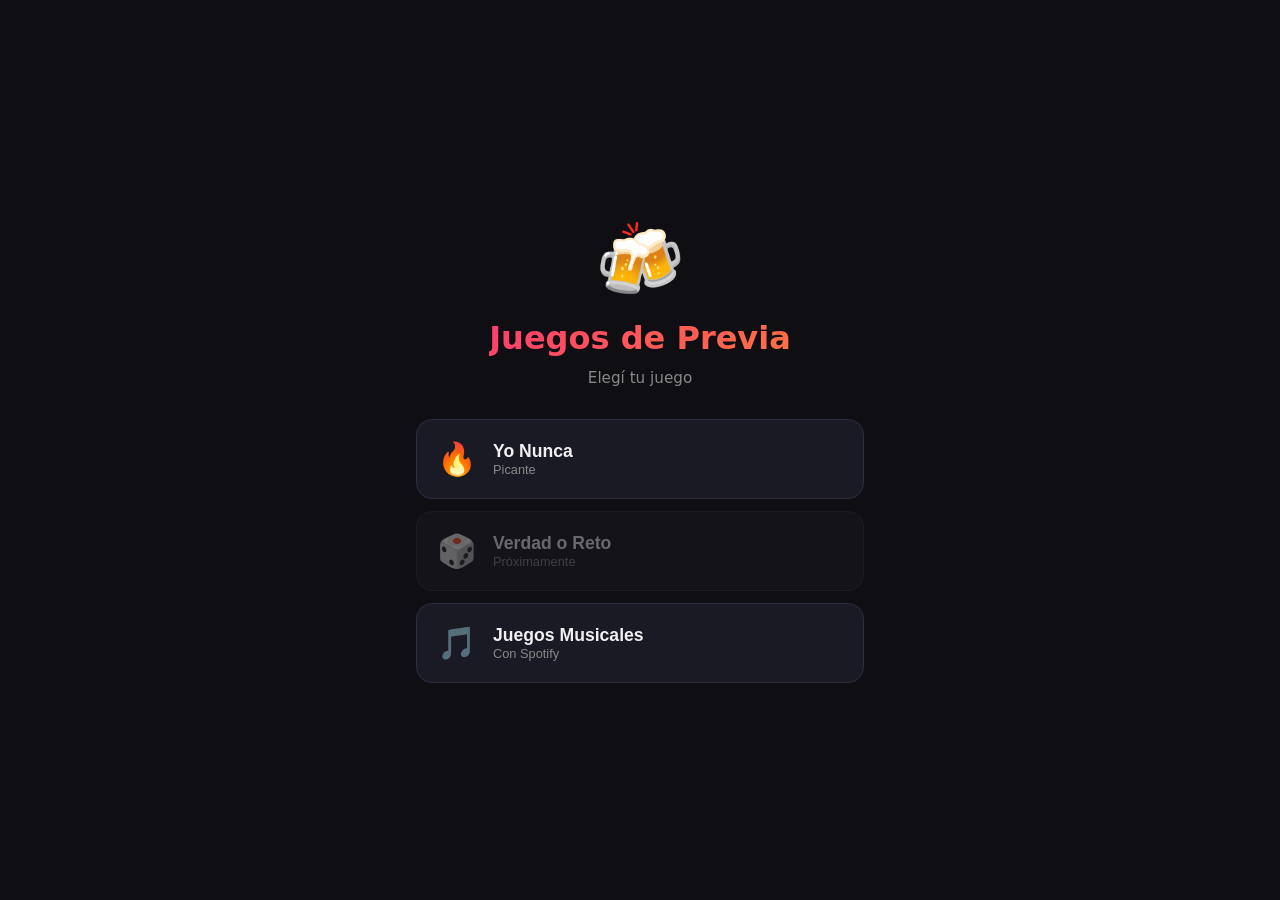
==== game.html @ 2efc2d32 "Cambiar textos de rioplatense a español de España Co-Authored-By: Claude Sonnet 4.6 <noreply@anthrop" ====
<!DOCTYPE html>
<html lang="es">
<head>
  <meta charset="UTF-8" />
  <meta name="viewport" content="width=device-width, initial-scale=1.0, user-scalable=no" />
  <title>Juegos de Previa</title>
  <style>
* { box-sizing: border-box; margin: 0; padding: 0; -webkit-tap-highlight-color: transparent; }
:root {
  --bg:#0f0f13; --surface:#1a1a24; --card-bg:#1f1f2e;
  --accent:#ff3d6e; --accent2:#ff7043; --gold:#ffd700;
  --text:#f0f0f0; --muted:#888; --border:#2e2e40;
  --green:#4caf50; --blue:#2196f3;
}
body { background:var(--bg); color:var(--text); font-family:'Segoe UI',system-ui,sans-serif; min-height:100dvh; display:flex; align-items:center; justify-content:center; }
#app { width:100%; max-width:480px; min-height:100dvh; }
.screen { display:none; flex-direction:column; min-height:100dvh; padding:20px 16px; animation:fadeIn .25s ease; }
.screen.active { display:flex; }
@keyframes fadeIn { from{opacity:0;transform:translateY(8px)} to{opacity:1;transform:translateY(0)} }
@keyframes popIn { from{opacity:0;transform:scale(.8)} to{opacity:1;transform:scale(1)} }
@keyframes timerBlink { 0%,100%{opacity:1} 50%{opacity:.15} }
@keyframes flipIn { from{opacity:0;transform:scale(.95)} to{opacity:1;transform:scale(1)} }

/* ---- HOME ---- */
#home-screen { align-items:center; justify-content:center; gap:12px; text-align:center; }
.logo { font-size:72px; margin-bottom:4px; }
#home-screen h1 { font-size:2rem; font-weight:800; background:linear-gradient(135deg,var(--accent),var(--accent2)); -webkit-background-clip:text; -webkit-text-fill-color:transparent; background-clip:text; }
.subtitle { color:var(--muted); font-size:.95rem; margin-bottom:12px; }
.game-grid { display:flex; flex-direction:column; gap:12px; width:100%; margin-top:8px; }
.game-card { display:flex; align-items:center; gap:16px; background:var(--surface); border:1px solid var(--border); border-radius:16px; padding:20px; cursor:pointer; transition:transform .15s,border-color .15s; text-align:left; width:100%; color:var(--text); }
.game-card:active { transform:scale(.98); border-color:var(--accent); }
.game-card.locked { opacity:.4; cursor:not-allowed; }
.game-icon { font-size:2rem; }
.game-name { font-size:1.1rem; font-weight:700; display:block; }
.game-desc { font-size:.8rem; color:var(--muted); display:block; }

/* ---- SETUP ---- */
#setup-screen { gap:0; overflow-y:auto; padding-bottom:40px; }
#setup-screen h2 { font-size:1.5rem; font-weight:800; margin:10px 0 2px; }
.setup-subtitle { color:var(--muted); margin-bottom:12px; font-size:.88rem; }
.back-btn { background:none; border:none; color:var(--muted); font-size:.95rem; cursor:pointer; padding:4px 0; align-self:flex-start; min-height:44px; display:flex; align-items:center; }
.players-setup { display:flex; flex-direction:column; gap:7px; margin-bottom:4px; }
.player-input-row { display:flex; gap:8px; align-items:center; }
.player-input { flex:1; background:var(--surface); border:1px solid var(--border); border-radius:10px; padding:12px 14px; color:var(--text); font-size:1rem; outline:none; }
.player-input:focus { border-color:var(--accent); }
.remove-player { background:none; border:1px solid var(--border); border-radius:8px; color:var(--muted); padding:0; cursor:pointer; font-size:.9rem; min-width:44px; min-height:44px; display:flex; align-items:center; justify-content:center; }
.add-player-btn { background:none; border:1px dashed var(--border); border-radius:10px; color:var(--muted); padding:12px; cursor:pointer; font-size:.9rem; min-height:44px; margin-top:2px; }

.setup-section { margin-bottom:13px; }
.setup-section-label { color:var(--muted); font-size:.75rem; font-weight:700; letter-spacing:1px; text-transform:uppercase; margin-bottom:7px; }
.pill-row { display:flex; gap:5px; flex-wrap:wrap; }
.pill { flex:1; min-width:50px; padding:10px 4px; border-radius:10px; border:1px solid var(--border); background:var(--surface); color:var(--muted); font-size:.8rem; cursor:pointer; font-weight:600; text-align:center; min-height:44px; display:flex; align-items:center; justify-content:center; transition:all .15s; }
.pill.active { border-color:var(--accent); color:var(--text); background:#2a1a22; }

.toggle-row { display:flex; align-items:center; justify-content:space-between; padding:9px 12px; background:var(--surface); border-radius:10px; border:1px solid var(--border); margin-bottom:5px; }
.toggle-label { font-size:.86rem; color:var(--text); }
.toggle-switch { position:relative; width:44px; height:24px; flex-shrink:0; }
.toggle-switch input { opacity:0; width:0; height:0; }
.toggle-slider { position:absolute; inset:0; background:#333; border-radius:24px; cursor:pointer; transition:.3s; }
.toggle-slider:before { content:''; position:absolute; height:18px; width:18px; left:3px; bottom:3px; background:white; border-radius:50%; transition:.3s; }
input:checked+.toggle-slider { background:var(--accent); }
input:checked+.toggle-slider:before { transform:translateX(20px); }

.pairs-display { background:var(--surface); border:1px solid var(--border); border-radius:10px; padding:10px 12px; margin-top:5px; font-size:.83rem; color:var(--muted); display:flex; flex-direction:column; gap:4px; }
.pairs-display strong { color:var(--text); }

.custom-cards-btn { width:100%; background:var(--surface); border:1px dashed var(--border); border-radius:10px; color:var(--muted); padding:12px; cursor:pointer; font-size:.88rem; margin-bottom:12px; min-height:44px; }
.start-btn { background:linear-gradient(135deg,var(--accent),var(--accent2)); color:#fff; border:none; border-radius:14px; padding:16px; font-size:1.1rem; font-weight:800; cursor:pointer; width:100%; min-height:52px; }
.start-btn:active { opacity:.85; }
.secondary-btn { background:var(--surface); border:1px solid var(--border); color:var(--text); border-radius:14px; padding:14px; font-size:1rem; font-weight:600; cursor:pointer; width:100%; min-height:48px; }

/* ---- GAME ---- */
#game-screen { padding:0; gap:0; overflow:hidden; }
.tension-bar-wrap { width:100%; height:4px; background:#1a1a24; flex-shrink:0; }
.tension-bar { height:4px; width:0%; transition:width .5s ease, background-color .5s; background:var(--blue); border-radius:0 2px 2px 0; }
.tension-banner { position:fixed; top:50%; left:50%; transform:translate(-50%,-50%); background:linear-gradient(135deg,var(--accent),var(--accent2)); color:#fff; font-size:1.25rem; font-weight:900; padding:14px 28px; border-radius:20px; z-index:200; animation:popIn .3s ease; text-align:center; box-shadow:0 8px 32px rgba(255,61,110,.5); pointer-events:none; }

.game-inner { padding:12px 14px 20px; display:flex; flex-direction:column; flex:1; overflow-y:auto; }
.game-header { display:flex; align-items:center; justify-content:space-between; margin-bottom:3px; }
.card-counter { font-size:.8rem; color:var(--muted); }
.turn-indicator { text-align:center; font-size:.86rem; color:var(--muted); margin-bottom:6px; }
.turn-indicator span { color:var(--accent); font-weight:700; }

.timer-wrap { width:100%; height:5px; background:#222; border-radius:3px; margin-bottom:7px; overflow:hidden; }
.timer-bar { height:5px; width:100%; border-radius:3px; background:var(--green); }
.timer-bar.blink { animation:timerBlink .4s infinite; }

.card-area { margin-bottom:8px; }
.card { border-radius:20px; padding:24px 18px; min-height:160px; display:flex; flex-direction:column; justify-content:center; align-items:center; text-align:center; }
.card.flip { animation:flipIn .3s ease; }

/* card types */
.card-default { background:linear-gradient(145deg,#25253a,#1a1a2e); border:1px solid #3a3a55; box-shadow:0 8px 28px rgba(255,61,110,.12); }
.card-todos    { background:linear-gradient(145deg,#1a2a1a,#1a3a2a); border:2px solid #4caf50; box-shadow:0 6px 20px rgba(76,175,80,.2); }
.card-doble    { background:linear-gradient(145deg,#2a1a2a,#3a1a3a); border:2px solid #9c27b0; box-shadow:0 6px 20px rgba(156,39,176,.2); }
.card-confiesa { background:linear-gradient(145deg,#1a1a2a,#2a1a3a); border:2px solid #2196f3; box-shadow:0 6px 20px rgba(33,150,243,.2); }
.card-elquemas { background:linear-gradient(145deg,#2a2a1a,#3a2a1a); border:2px solid #ffd700; box-shadow:0 6px 20px rgba(255,215,0,.2); }
.card-desafio  { background:linear-gradient(145deg,#2a1a1a,#3a1a1a); border:2px solid #f44336; box-shadow:0 6px 20px rgba(244,67,54,.2); }
.card-fuego    { background:linear-gradient(145deg,#2a1e1a,#3a2a1a); border:2px solid #ff7043; box-shadow:0 6px 20px rgba(255,112,67,.2); }
.card-hotseat  { background:linear-gradient(145deg,#2a1a2e,#1a0a2e); border:2px solid #e91e63; box-shadow:0 6px 20px rgba(233,30,99,.3); }

.card-badge { font-size:.62rem; font-weight:900; letter-spacing:2px; text-transform:uppercase; padding:4px 9px; border-radius:20px; margin-bottom:10px; }
.badge-normal  { background:rgba(255,61,110,.15); color:var(--accent); }
.badge-todos   { background:rgba(76,175,80,.2); color:#81c784; }
.badge-doble   { background:rgba(156,39,176,.2); color:#ce93d8; }
.badge-confiesa{ background:rgba(33,150,243,.2); color:#90caf9; }
.badge-elquemas{ background:rgba(255,215,0,.2); color:#ffd700; }
.badge-desafio { background:rgba(244,67,54,.2); color:#ef9a9a; }
.badge-fuego   { background:rgba(255,112,67,.2); color:#ffab91; }
.badge-hotseat { background:rgba(233,30,99,.2); color:#f48fb1; }

.card-text { font-size:1.1rem; font-weight:700; line-height:1.5; }
.card-player-highlight { color:var(--accent2); font-style:italic; }

.card-action-row { display:flex; gap:7px; margin-bottom:7px; }
.pass-btn { background:var(--surface); border:1px solid var(--border); border-radius:10px; color:var(--muted); padding:8px 11px; font-size:.76rem; cursor:pointer; min-height:44px; font-weight:600; }
.pass-btn.disabled { opacity:.35; pointer-events:none; }
.create-q-btn { background:var(--surface); border:1px solid var(--border); border-radius:10px; color:var(--muted); padding:8px 11px; font-size:.76rem; cursor:pointer; min-height:44px; font-weight:600; }

.drink-prompt { text-align:center; color:var(--muted); font-size:.82rem; margin-bottom:7px; }
.drink-prompt strong { color:var(--accent2); }

.scoreboard { background:var(--surface); border-radius:14px; border:1px solid var(--border); padding:10px 12px; margin-bottom:9px; }
.drink-label { font-size:.74rem; color:var(--muted); margin-bottom:7px; text-align:center; }
.drink-chips { display:flex; flex-wrap:wrap; gap:5px; justify-content:center; margin-bottom:7px; }
.drink-chip { padding:9px 12px; border-radius:20px; border:1px solid var(--border); background:var(--card-bg); color:var(--text); font-size:.82rem; cursor:pointer; transition:transform .1s; min-height:44px; }
.drink-chip:active { border-color:var(--accent); background:#2a1822; transform:scale(.93); }
.drink-chip.voted { border-color:var(--accent2); background:#2a1a0a; }
.scores-list { display:flex; flex-direction:column; gap:2px; }
.score-row { display:flex; justify-content:space-between; align-items:center; padding:3px 1px; font-size:.78rem; }
.score-name { color:var(--muted); }
.score-count { font-weight:700; color:var(--accent2); }

.next-btn { background:linear-gradient(135deg,var(--accent),var(--accent2)); color:#fff; border:none; border-radius:14px; padding:14px; font-size:1rem; font-weight:700; cursor:pointer; width:100%; min-height:48px; }
.next-btn:active { opacity:.85; }

/* ---- END ---- */
#end-screen { justify-content:flex-start; align-items:center; overflow-y:auto; padding-bottom:40px; }
.end-content { width:100%; display:flex; flex-direction:column; align-items:center; gap:11px; }
.trophy { font-size:4rem; }
#end-screen h2 { font-size:1.5rem; font-weight:800; }
.podium { display:flex; flex-direction:column; gap:7px; width:100%; }
.podium-item { display:flex; align-items:center; gap:10px; background:var(--surface); border:1px solid var(--border); border-radius:12px; padding:10px 13px; }
.podium-icon { font-size:1.3rem; }
.podium-info { flex:1; }
.podium-name { font-weight:700; font-size:.88rem; }
.podium-sub { font-size:.73rem; color:var(--muted); }
.podium-drinks { font-weight:800; color:var(--accent2); font-size:.92rem; }

.top-cards-section { width:100%; }
.top-cards-section h3 { font-size:.78rem; font-weight:700; color:var(--muted); margin-bottom:7px; text-transform:uppercase; letter-spacing:1px; }
.top-card-item { background:var(--surface); border:1px solid var(--border); border-radius:10px; padding:9px 11px; margin-bottom:5px; }
.top-card-text { font-size:.78rem; color:var(--text); margin-bottom:3px; }
.top-card-meta { font-size:.7rem; color:var(--accent2); font-weight:700; }

.final-scores { background:var(--surface); border:1px solid var(--border); border-radius:14px; padding:12px 13px; width:100%; }
.final-score-row { display:flex; justify-content:space-between; align-items:center; padding:6px 2px; font-size:.84rem; border-bottom:1px solid var(--border); }
.final-score-row:last-child { border-bottom:none; }
.rank { font-size:.92rem; }
.fsd { font-size:.68rem; color:var(--muted); }
.remaining-tag { font-size:.73rem; color:var(--muted); text-align:center; }
.end-actions { display:flex; flex-direction:column; gap:9px; width:100%; }

/* ---- OVERLAYS ---- */
.overlay { position:fixed; inset:0; background:rgba(0,0,0,.84); display:flex; align-items:center; justify-content:center; z-index:100; padding:18px; animation:fadeIn .2s ease; }
.overlay-box { background:var(--surface); border:1px solid var(--border); border-radius:20px; padding:20px 17px; width:100%; max-width:380px; max-height:88vh; overflow-y:auto; }
.overlay-box h3 { font-size:1.1rem; font-weight:800; margin-bottom:7px; text-align:center; }
.overlay-box p { color:var(--muted); font-size:.84rem; margin-bottom:12px; text-align:center; }
.overlay-chips { display:flex; flex-wrap:wrap; gap:7px; justify-content:center; margin-bottom:12px; }
.overlay-chip { padding:11px 15px; border-radius:20px; border:1px solid var(--border); background:var(--card-bg); color:var(--text); font-size:.86rem; cursor:pointer; min-height:44px; font-weight:600; transition:all .15s; }
.overlay-chip.selected { border-color:var(--accent); background:#2a1822; color:var(--accent); }
.oc-btn { background:linear-gradient(135deg,var(--accent),var(--accent2)); color:#fff; border:none; border-radius:12px; padding:13px; font-size:.92rem; font-weight:700; cursor:pointer; width:100%; min-height:48px; }
.os-btn { background:none; border:1px solid var(--border); color:var(--muted); border-radius:12px; padding:11px; font-size:.86rem; cursor:pointer; width:100%; min-height:44px; margin-top:7px; }

/* ---- SLOT ---- */
.slot-wrap { height:174px; overflow:hidden; border:1px solid var(--border); border-radius:12px; margin:9px 0; background:var(--bg); position:relative; }
.slot-inner { display:flex; flex-direction:column; }
.slot-item { height:52px; display:flex; align-items:center; justify-content:center; font-size:.82rem; font-weight:600; text-align:center; padding:0 9px; border-bottom:1px solid var(--border); flex-shrink:0; }
.slot-highlight { position:absolute; top:50%; left:0; right:0; height:52px; transform:translateY(-50%); border:2px solid var(--accent); border-radius:3px; pointer-events:none; background:rgba(255,61,110,.08); }

/* ---- SECRETO ---- */
.secreto-revealed { display:flex; gap:9px; justify-content:center; width:100%; flex-wrap:wrap; }
.secreto-result { background:var(--surface); border:1px solid var(--border); border-radius:11px; padding:9px 11px; text-align:center; min-width:72px; }
.secreto-yn { font-size:1.25rem; font-weight:900; }
.secreto-name { font-size:.7rem; color:var(--muted); }

/* ---- CUSTOM CARDS ---- */
.custom-area { display:flex; flex-direction:column; gap:7px; }
.custom-input-row { display:flex; gap:7px; }
.custom-input { flex:1; background:var(--bg); border:1px solid var(--border); border-radius:10px; padding:10px 11px; color:var(--text); font-size:.88rem; outline:none; }
.custom-input:focus { border-color:var(--accent); }
.custom-add-btn { background:var(--accent); color:#fff; border:none; border-radius:10px; padding:10px 13px; font-size:.9rem; cursor:pointer; min-width:44px; min-height:44px; font-weight:700; }
.custom-list { display:flex; flex-direction:column; gap:5px; max-height:175px; overflow-y:auto; }
.custom-item { display:flex; align-items:center; gap:7px; background:var(--bg); border-radius:8px; padding:7px 9px; font-size:.8rem; }
.custom-item span { flex:1; color:var(--text); }
.custom-remove { background:none; border:none; color:var(--muted); cursor:pointer; font-size:1rem; padding:3px; min-width:30px; min-height:30px; }

/* ---- HOTSEAT ---- */
.hotseat-q { font-size:1rem; font-weight:700; line-height:1.5; text-align:center; padding:13px; background:rgba(233,30,99,.08); border:1px solid rgba(233,30,99,.3); border-radius:12px; margin-bottom:13px; }
.hotseat-player { font-size:1.3rem; font-weight:900; color:#e91e63; text-align:center; margin-bottom:2px; }

/* ---- CREATE Q ---- */
.create-q-input { width:100%; background:var(--bg); border:1px solid var(--border); border-radius:10px; padding:11px; color:var(--text); font-size:.95rem; outline:none; min-height:75px; resize:none; margin-bottom:11px; font-family:inherit; }
.create-q-input:focus { border-color:var(--accent); }

@media(max-width:380px){
  .card-text { font-size:.96rem; }
  #home-screen h1 { font-size:1.7rem; }
  .pill { font-size:.72rem; }
}

/* ---- SPOTIFY ---- */
:root { --sp-green:#1db954; --sp-dark:#051510; }
#spotify-setup-screen { gap:0; overflow-y:auto; padding-bottom:40px; }
#spotify-setup-screen h2 { font-size:1.5rem; font-weight:800; margin:10px 0 8px; }
.sp-clientid-input { flex:1; background:var(--surface); border:1px solid var(--border); border-radius:10px; padding:11px 13px; color:var(--text); font-size:.9rem; outline:none; }
.sp-clientid-input:focus { border-color:var(--sp-green); }
.sp-clientid-btn { background:var(--sp-green); color:#fff; border:none; border-radius:10px; padding:11px 16px; font-size:.9rem; font-weight:700; cursor:pointer; white-space:nowrap; }
.sp-player-card { display:flex; align-items:center; gap:12px; background:var(--surface); border:1px solid var(--border); border-radius:12px; padding:12px 14px; margin-bottom:7px; }
.sp-player-avatar { width:36px; height:36px; border-radius:50%; object-fit:cover; background:var(--border); flex-shrink:0; display:flex; align-items:center; justify-content:center; font-size:1rem; color:var(--muted); }
.sp-player-avatar img { width:36px; height:36px; border-radius:50%; object-fit:cover; }
.sp-connect-btn { background:var(--sp-green); color:#fff; border:none; border-radius:20px; padding:8px 14px; font-size:.8rem; font-weight:700; cursor:pointer; margin-left:auto; white-space:nowrap; }
.sp-connected-tag { color:var(--sp-green); font-size:.8rem; font-weight:700; margin-left:auto; white-space:nowrap; }
.sp-mode-card { display:flex; align-items:center; gap:12px; background:var(--surface); border:1px solid var(--border); border-radius:12px; padding:14px; cursor:pointer; transition:border-color .15s,background .15s; text-align:left; color:var(--text); width:100%; }
.sp-mode-card:active { transform:scale(.98); }
.sp-mode-card.active { border-color:var(--sp-green); background:#0a2015; }
.sp-start-btn { background:linear-gradient(135deg,var(--sp-green),#17a844); color:#fff; border:none; border-radius:14px; padding:16px; font-size:1.1rem; font-weight:800; cursor:pointer; width:100%; min-height:52px; margin-top:8px; }
.sp-start-btn:disabled { opacity:.4; cursor:not-allowed; }
.sp-start-btn:not(:disabled):active { opacity:.85; }
.sp-game-inner { padding:12px 14px 20px; display:flex; flex-direction:column; flex:1; overflow-y:auto; }
.sp-game-header { display:flex; align-items:center; justify-content:space-between; margin-bottom:10px; }
.sp-audio-card { background:linear-gradient(145deg,#0a2015,#051510); border:1px solid var(--sp-green); border-radius:16px; padding:16px; margin-bottom:12px; }
.sp-song-cover { width:90px; height:90px; border-radius:10px; object-fit:cover; background:var(--border); flex-shrink:0; }
.sp-song-hidden { filter:blur(8px); pointer-events:none; }
.sp-play-btn { width:50px; height:50px; border-radius:50%; background:var(--sp-green); border:none; color:#fff; font-size:1.3rem; cursor:pointer; display:flex; align-items:center; justify-content:center; flex-shrink:0; }
.sp-progress-wrap { width:100%; height:4px; background:#1a3a2a; border-radius:2px; margin-top:10px; overflow:hidden; }
.sp-progress-bar { height:4px; background:var(--sp-green); border-radius:2px; width:0%; transition:width 1s linear; }
.sp-vote-chip { padding:10px 14px; border-radius:20px; border:1px solid var(--border); background:var(--card-bg); color:var(--text); font-size:.85rem; cursor:pointer; min-height:44px; font-weight:600; transition:all .15s; }
.sp-vote-chip.selected { border-color:var(--sp-green); background:#0a2015; }
.sp-vote-chip.correct { border-color:var(--sp-green); background:#0a2015; color:var(--sp-green); }
.sp-vote-chip.wrong { border-color:#f44336; background:#2a0a0a; color:#ef9a9a; }
.sp-reveal-box { background:var(--surface); border:1px solid var(--border); border-radius:12px; padding:12px 14px; margin-bottom:10px; }
.sp-action-btn { background:var(--sp-green); color:#fff; border:none; border-radius:14px; padding:14px; font-size:1rem; font-weight:700; cursor:pointer; width:100%; min-height:48px; margin-bottom:8px; }
.sp-action-btn:active { opacity:.85; }
.sp-action-btn.secondary { background:var(--surface); border:1px solid var(--border); color:var(--text); }
.sp-match-players { display:flex; align-items:center; justify-content:center; gap:20px; margin-bottom:16px; }
.sp-match-avatar { width:60px; height:60px; border-radius:50%; object-fit:cover; background:var(--border); display:flex; align-items:center; justify-content:center; font-size:1.5rem; color:var(--muted); }
.sp-match-avatar img { width:60px; height:60px; border-radius:50%; object-fit:cover; }
.sp-compat-pct { font-size:3rem; font-weight:900; text-align:center; margin-bottom:6px; }
.sp-compat-bar-wrap { width:100%; height:10px; background:var(--border); border-radius:5px; margin-bottom:12px; overflow:hidden; }
.sp-compat-bar { height:10px; border-radius:5px; transition:width .8s ease; }
.sp-compat-verdict { background:var(--surface); border:1px solid var(--border); border-radius:12px; padding:12px 14px; margin-bottom:12px; text-align:center; }
.sp-rating-btns { display:flex; gap:8px; margin-bottom:10px; }
.sp-rating-btn { flex:1; padding:14px 8px; border-radius:12px; border:1px solid var(--border); background:var(--surface); color:var(--text); cursor:pointer; font-size:.85rem; font-weight:600; display:flex; flex-direction:column; align-items:center; gap:4px; }
.sp-rating-btn.fire { border-color:#ff7043; background:#2a1a0a; color:#ff7043; }
.sp-rating-btn.meh { border-color:var(--muted); background:var(--card-bg); color:var(--muted); }
.sp-rating-btn.nope { border-color:#f44336; background:#2a0a0a; color:#ef9a9a; }
.sp-rating-btn:active { opacity:.8; }
.sp-wheel-area { display:flex; flex-direction:column; align-items:center; gap:12px; margin-bottom:16px; }
.sp-spin-btn { background:var(--sp-green); color:#fff; border:none; border-radius:20px; padding:12px 28px; font-size:1rem; font-weight:700; cursor:pointer; }
.sp-spin-btn:active { opacity:.85; }
.sp-spinning-name { font-size:1.2rem; font-weight:800; color:var(--sp-green); text-align:center; min-height:1.5em; }
.sp-podium-row { display:flex; align-items:center; gap:10px; background:var(--surface); border:1px solid var(--border); border-radius:12px; padding:10px 13px; }
@keyframes spPulse { 0%,100%{opacity:1;transform:scale(1)} 50%{opacity:.5;transform:scale(.95)} }
.sp-pulse { animation:spPulse .4s ease 3; }
  </style>
</head>
<body>
<div id="app">

<!-- HOME -->
<div id="home-screen" class="screen active">
  <div class="logo">🍻</div>
  <h1>Juegos de Previa</h1>
  <p class="subtitle">Elegí tu juego</p>
  <div class="game-grid">
    <button class="game-card" onclick="goToGame('yo-nunca')">
      <span class="game-icon">🔥</span>
      <div><span class="game-name">Yo Nunca</span><span class="game-desc">Picante</span></div>
    </button>
    <button class="game-card locked">
      <span class="game-icon">🎲</span>
      <div><span class="game-name">Verdad o Reto</span><span class="game-desc">Próximamente</span></div>
    </button>
    <button class="game-card" onclick="goToSpotifyGame()">
      <span class="game-icon">🎵</span>
      <div><span class="game-name">Juegos Musicales</span><span class="game-desc">Con Spotify</span></div>
    </button>
  </div>
</div>

<!-- SETUP -->
<div id="setup-screen" class="screen">
  <button class="back-btn" onclick="goHome()">← Volver</button>
  <h2>Yo Nunca 🔥</h2>
  <p class="setup-subtitle">Configurá la partida</p>

  <div class="setup-section">
    <div class="setup-section-label">Jugadores</div>
    <div class="players-setup">
      <div id="player-list"></div>
      <button class="add-player-btn" onclick="addPlayer()">+ Agregar jugador</button>
    </div>
  </div>

  <div class="setup-section" id="pairs-section" style="display:none">
    <div class="setup-section-label">Parejas auto-asignadas</div>
    <div class="pairs-display" id="pairs-display"></div>
  </div>

  <div class="setup-section">
    <div class="setup-section-label">Rondas</div>
    <div class="pill-row" id="rounds-btns">
      <button class="pill" data-v="10" onclick="selPill('rounds-btns',this,10)">10</button>
      <button class="pill active" data-v="20" onclick="selPill('rounds-btns',this,20)">20</button>
      <button class="pill" data-v="25" onclick="selPill('rounds-btns',this,25)">25</button>
    </div>
  </div>

  <div class="setup-section">
    <div class="setup-section-label">Nivel</div>
    <div class="pill-row" id="level-btns">
      <button class="pill active" data-v="medium" onclick="selPill('level-btns',this,'medium')">🌶️ Atrevido</button>
      <button class="pill" data-v="hot" onclick="selPill('level-btns',this,'hot')">🔥 Picante</button>
      <button class="pill" data-v="extreme" onclick="selPill('level-btns',this,'extreme')">💀 Extremo</button>
      <button class="pill" data-v="mix" onclick="selPill('level-btns',this,'mix')">🎲 Mixto</button>
    </div>
  </div>

  <div class="setup-section">
    <div class="setup-section-label">Modo de juego</div>
    <div class="pill-row" id="mode-btns">
      <button class="pill active" data-v="normal" onclick="selPill('mode-btns',this,'normal')">Normal</button>
      <button class="pill" data-v="apunta" onclick="selPill('mode-btns',this,'apunta')">Apuntá</button>
      <button class="pill" data-v="secreto" onclick="selPill('mode-btns',this,'secreto')">Secreto</button>
    </div>
  </div>

  <div class="setup-section">
    <div class="setup-section-label">Opciones</div>
    <div class="toggle-row">
      <span class="toggle-label">⏱️ Timer (10 seg.)</span>
      <label class="toggle-switch"><input type="checkbox" id="tog-timer" onchange="onToggle()"><span class="toggle-slider"></span></label>
    </div>
    <div class="toggle-row">
      <span class="toggle-label">🎯 Sin tragos (penitencias)</span>
      <label class="toggle-switch"><input type="checkbox" id="tog-notragos" onchange="onToggle()"><span class="toggle-slider"></span></label>
    </div>
    <div class="toggle-row">
      <span class="toggle-label">👥 Parejas</span>
      <label class="toggle-switch"><input type="checkbox" id="tog-pairs" onchange="onToggle()"><span class="toggle-slider"></span></label>
    </div>
    <div class="toggle-row">
      <span class="toggle-label">📝 Reto del turno</span>
      <label class="toggle-switch"><input type="checkbox" id="tog-reto" onchange="onToggle()"><span class="toggle-slider"></span></label>
    </div>
  </div>

  <button class="custom-cards-btn" onclick="openCustomCards()">📝 Cartas personalizadas</button>
  <button class="start-btn" onclick="startGame()">¡Empezar!</button>
</div>

<!-- GAME -->
<div id="game-screen" class="screen" style="padding:0;gap:0;">
  <div class="tension-bar-wrap"><div class="tension-bar" id="tension-bar"></div></div>
  <div class="game-inner">
    <div class="game-header">
      <button class="back-btn" onclick="confirmExit()">✕</button>
      <div class="card-counter" id="card-counter">Carta 1/20</div>
    </div>
    <div class="turn-indicator" id="turn-indicator">Turno de <span id="current-player"></span></div>
    <div class="timer-wrap" id="timer-wrap" style="display:none"><div class="timer-bar" id="timer-bar"></div></div>
    <div class="card-area">
      <div class="card card-default" id="main-card">
        <div class="card-badge badge-normal" id="card-badge">YO NUNCA...</div>
        <div class="card-text" id="card-text"></div>
      </div>
    </div>
    <div class="card-action-row">
      <button class="pass-btn" id="pass-btn" onclick="usePass()">💫 Paso (2)</button>
      <button class="create-q-btn" id="create-q-btn" onclick="openCreateQ()" style="display:none">✏️ Crear pregunta</button>
    </div>
    <div class="drink-prompt" id="drink-prompt">¿Alguna vez lo hiciste? <strong>¡Tomá!</strong> 🍺</div>
    <div class="scoreboard" id="scoreboard"></div>
    <div><button class="next-btn" onclick="nextCard()">Siguiente →</button></div>
  </div>
</div>

<!-- END -->
<div id="end-screen" class="screen">
  <div class="end-content">
    <div class="trophy">🏆</div>
    <h2>¡Juego terminado!</h2>
    <div class="podium" id="end-podium"></div>
    <div class="top-cards-section">
      <h3>🔥 Cartas más polémicas</h3>
      <div id="top-cards"></div>
    </div>
    <div class="final-scores" id="final-scores"></div>
    <div class="remaining-tag" id="remaining-tag"></div>
    <div class="end-actions">
      <button class="start-btn" onclick="restartGame()">Seguir jugando →</button>
      <button class="secondary-btn" onclick="newGame()">Nueva partida</button>
      <button class="secondary-btn" onclick="goHome()">Menú principal</button>
    </div>
  </div>
</div>

<!-- SPOTIFY SETUP -->
<div id="spotify-setup-screen" class="screen">
  <button class="back-btn" onclick="goHome()">← Volver</button>
  <h2>Juegos Musicales 🎵</h2>
  <div id="sp-url-warn" style="display:none;background:#2a1a00;border:1px solid #ffaa00;border-radius:10px;padding:10px 12px;font-size:.8rem;color:#ffaa00;margin-bottom:10px;">
    ⚠️ Detectamos que estás usando un preview de HTML. El OAuth de Spotify puede no funcionar correctamente. Usá la URL de GitHub Pages directamente.
  </div>
  <input type="hidden" id="sp-clientid-inp" />
  <div id="sp-clientid-status" style="display:none;"></div>
  <div class="setup-section">
    <div class="setup-section-label">Jugadores</div>
    <div id="sp-players-list"></div>
  </div>
  <div class="setup-section">
    <div class="setup-section-label">Modo de juego</div>
    <div style="display:flex;flex-direction:column;gap:8px;" id="sp-mode-cards">
      <button class="sp-mode-card" onclick="spSelectMode('quien-es',this)">
        <span style="font-size:1.4rem;">🎧</span>
        <div style="flex:1;text-align:left;">
          <div style="font-weight:700;font-size:.95rem;">¿De quién es esta canción?</div>
          <div style="font-size:.78rem;color:var(--muted);">Escucha 30seg y adivina de quién es</div>
        </div>
      </button>
      <button class="sp-mode-card" onclick="spSelectMode('completa',this)">
        <span style="font-size:1.4rem;">🎤</span>
        <div style="flex:1;text-align:left;">
          <div style="font-weight:700;font-size:.95rem;">Completá la letra</div>
          <div style="font-size:.78rem;color:var(--muted);">Completá la siguiente línea de la canción</div>
        </div>
      </button>
      <button class="sp-mode-card" onclick="spSelectMode('match',this)">
        <span style="font-size:1.4rem;">💘</span>
        <div style="flex:1;text-align:left;">
          <div style="font-weight:700;font-size:.95rem;">Match Musical</div>
          <div style="font-size:.78rem;color:var(--muted);">Compatibilidad musical entre jugadores</div>
        </div>
      </button>
      <button class="sp-mode-card" onclick="spSelectMode('ruleta',this)">
        <span style="font-size:1.4rem;">🎰</span>
        <div style="flex:1;text-align:left;">
          <div style="font-weight:700;font-size:.95rem;">Ruleta Musical</div>
          <div style="font-size:.78rem;color:var(--muted);">La ruleta elige y el grupo vota</div>
        </div>
      </button>
      <button class="sp-mode-card" onclick="spSelectMode('adivina',this)">
        <span style="font-size:1.4rem;">🔊</span>
        <div style="flex:1;text-align:left;">
          <div style="font-weight:700;font-size:.95rem;">Adivina la canción</div>
          <div style="font-size:.78rem;color:var(--muted);">Escucha el preview y adivina título o artista</div>
        </div>
      </button>
    </div>
  </div>
  <button class="sp-start-btn" id="sp-start-btn" onclick="spStartGame()" disabled>¡Empezar!</button>
</div>

<!-- SPOTIFY GAME -->
<div id="spotify-game-screen" class="screen" style="padding:0;gap:0;">
  <div class="sp-game-inner">
    <div class="sp-game-header">
      <button class="back-btn" onclick="spConfirmExit()">✕</button>
      <div style="text-align:right;">
        <div id="sp-mode-label" style="font-size:.72rem;color:var(--sp-green);font-weight:700;"></div>
        <div id="sp-round-tag" style="font-size:.8rem;color:var(--muted);">Ronda 1</div>
      </div>
    </div>
    <div id="sp-game-content"></div>
  </div>
</div>

<!-- SPOTIFY END -->
<div id="spotify-end-screen" class="screen">
  <div style="display:flex;flex-direction:column;align-items:center;gap:12px;width:100%;padding-bottom:40px;">
    <div style="font-size:4rem;">🏆</div>
    <h2>¡Juego terminado!</h2>
    <div id="sp-podium" style="width:100%;display:flex;flex-direction:column;gap:7px;"></div>
    <div style="display:flex;flex-direction:column;gap:9px;width:100%;margin-top:8px;">
      <button class="sp-start-btn" onclick="spRestartGame()">Jugar de nuevo</button>
      <button class="secondary-btn" onclick="goToSpotifyGame()">Cambiar modo</button>
      <button class="secondary-btn" onclick="goHome()">Menú principal</button>
    </div>
  </div>
</div>

</div>
<div id="overlay-container"></div>

<script>
/* ===== DATA ===== */
var CARDS = {
  medium: [
    "mandé un mensaje al ex a las 3am",
    "me hice el dormido para no contestar el teléfono",
    "besé a alguien en una previa sin saber su nombre",
    "mentí sobre mi edad",
    "stalkié el Instagram de alguien durante más de una hora",
    "mandé un audio por error a quien no era",
    "hice ghosting a alguien que me gustaba",
    "dije 'ya llego' cuando ni me había bañado",
    "borré un mensaje y lo reescribí más de tres veces",
    "mentí que estaba enfermo para no salir",
    "le escribí a alguien borracho y lo negué al otro día",
    "besé a dos personas en la misma noche",
    "revisé el teléfono de mi pareja sin permiso",
    "terminé algo con alguien solo por WhatsApp",
    "lloré viendo una peli de Disney de adulto",
    "ignoré a alguien a propósito para ver si me buscaba",
    "miré el estado de WhatsApp de alguien más de cinco veces en un día",
    "vi las stories de alguien con el perfil de otro para que no se diera cuenta",
    "me inventé planes para no salir con alguien",
    "cambié de tema para no responder algo incómodo",
    "me puse a ver el perfil de mi ex a la madrugada",
    "mandé un meme a alguien para coquetear sin admitirlo",
    "fingí estar más ocupado/a de lo que estaba para parecer interesante",
    "borré una foto de Instagram por los likes que tenía",
    "actué diferente delante de alguien que me gustaba",
    "tuve un sueño con alguien de este grupo",
    "tuve un crush secreto con alguien de este grupo",
    "le conté a alguien cosas privadas de otro del grupo",
    "hablé de alguien de este grupo cuando no estaba",
    "guardé una foto de alguien de este grupo sin que lo supiera",
    "tuve una pelea con alguien de este grupo que nunca se habló abiertamente",
    "cancelé planes con alguien de este grupo sin una excusa real",
    "le mandé un screenshot de conversación de alguien de este grupo a otra persona",
    "puse una canción pensando en alguien de este grupo",
    "me puse celoso/a de alguien de este grupo sin razón aparente",
    "le pregunté a alguien del grupo qué piensa de mí",
    "me acordé de alguien de este grupo en un momento inapropiado",
    "sentí envidia de alguien de este grupo",
    "mandé un mensaje al grupo por error que era privado",
    "hice una story pensando en que la vea alguien de este grupo",
    "me gustó alguien de este grupo en algún momento de esta noche",
    "actué como que no me importaba algo que sí me importaba delante del grupo",
    "le mentí a alguien de este grupo sobre dónde estaba",
    "tuve un momento raro con alguien de este grupo que ninguno habló después",
    "encontré a alguien de este grupo atractivo/a sin haberlo admitido antes",
    "hice un comentario sobre alguien de este grupo que luego lamenté",
    "me inventé una historia para quedar bien delante de alguien del grupo",
    "le pedí a alguien del grupo que me ayude a hablarle a alguien que me gustaba",
    "comparé a mi ex con alguien de este grupo",
    "tuve miedo de que alguien de este grupo leyera mis conversaciones",
    "le mandé un mensaje con intención a {player}",
    "actué diferente delante de {player}",
    "hablé de {player} cuando no estaba"
  ],
  hot: [
    "mandé una foto picante por error",
    "tuve relaciones en la casa de mis viejos",
    "me desperté sin saber dónde estaba",
    "salí sin ropa interior porque no encontraba limpia",
    "tuve relaciones en un lugar público",
    "me bañé con alguien sin que fuera mi pareja",
    "usé una excusa para quedarme a dormir en lo de alguien",
    "mentí sobre cuántas personas besé",
    "tuve una noche de una sola vez y lo repetí",
    "me arrepentí de alguien al día siguiente",
    "mandé una foto de mí mismo/a que no debía",
    "tuve relaciones con alguien más de diez años mayor",
    "hice el lindo/a borracho/a para que me lleven a casa",
    "fingí no tener pareja para coquetear con alguien",
    "usé la excusa de 'estaba borracho/a' para algo que quería hacer sobrio/a",
    "tuve relaciones y me fui antes de que despertara",
    "tuve relaciones con dos personas que se conocían entre sí",
    "tuve más de una persona al mismo tiempo que creía ser la única",
    "tuve relaciones en un baño de una fiesta",
    "hice algo atrevido por una apuesta",
    "tuve relaciones con alguien mucho más joven que yo",
    "me hice el/la difícil con alguien que me gustaba de verdad",
    "tuve una cita que terminó en algo que no esperaba",
    "tuve relaciones afuera, en un patio o jardín",
    "hice algo sexual por primera vez en los últimos seis meses",
    "tuve sentimientos por alguien de este grupo",
    "besé a alguien de este grupo",
    "me atraparon mirando el cuerpo de alguien de este grupo",
    "me gustó alguien de este grupo más de lo que admití",
    "tuve relaciones con alguien sin que nadie del grupo lo sepa hasta hoy",
    "tuve relaciones con alguien del grupo de amigos",
    "tuve una conversación subida de tono con alguien de este grupo",
    "le coqueteé a alguien de este grupo y lo disfracé de chiste",
    "tuve ganas de besar a alguien de este grupo esta noche",
    "le di un beso a alguien de este grupo que no era en la mejilla",
    "me desperté en la cama de alguien de este grupo",
    "tuve ganas de algo con alguien de este grupo pero no lo hice",
    "me quedé a dormir en lo de alguien de este grupo sin que fuera planificado",
    "tuve relaciones con alguien del grupo sin que los demás lo sepan hasta hoy",
    "alguien de este grupo fue parte de algo que prometí no contar",
    "coqueteé con alguien de este grupo delante de su pareja",
    "me vestí de cierta manera para llamar la atención de alguien de este grupo",
    "le toqué la mano o el hombro a alguien de este grupo con intención",
    "tuve relaciones con alguien que en ese momento tenía pareja",
    "le pregunté a alguien del grupo si le gustaba alguien del grupo",
    "tuve una conversación sobre alguien de este grupo de la que esa persona no sabe",
    "besé a alguien de este grupo pensando que nadie miraba",
    "me desperté con alguien de este grupo y actuamos como si nada",
    "alguien de este grupo me vio en una situación íntima",
    "le coqueteé a alguien de este grupo esta noche aunque sea un poco",
    "pensé en {player} en un momento íntimo",
    "le mandé algo atrevido a {player} y lo borré"
  ],
  extreme: [
    "tuve relaciones siendo pareja de otra persona",
    "mandé fotos íntimas que luego lamenté",
    "hice algo sexual donde me podían ver",
    "tuve una cita doble sin que los otros supieran",
    "tuve relaciones y después dije que no pasó nada",
    "tuve relaciones en la misma cama donde había alguien durmiendo",
    "mandé un mensaje sexual sin querer a un familiar",
    "tuve sentimientos por la pareja de un amigo/a",
    "hice algo en una fiesta que prometí nunca contar",
    "tuve relaciones con alguien cuyo nombre no recuerdo",
    "mentí sobre dónde estaba para estar con alguien",
    "tuve un rol o juego de fantasía",
    "hice algo de lo que me arrepiento cada vez que lo recuerdo",
    "tuve más de cinco personas en el mismo mes",
    "hice un striptease aunque sea para mí solo/a",
    "mandé un mensaje sexual sin querer a alguien equivocado",
    "tuve relaciones con alguien que tenía pareja y la pareja lo conocía",
    "tuve relaciones y mandé un mensaje a otra persona justo después",
    "mandé fotos que no debía y las recibió alguien equivocado",
    "hice algo que si lo supiera mi familia cambiaría todo",
    "tuve más de una persona en la misma semana sin que supieran del otro",
    "hice algo que me dio vergüenza al otro día y fingí que no pasó nada",
    "me enamoré en silencio y actué como si esa persona no me gustara nada",
    "tuve relaciones con alguien del trabajo o la facultad",
    "hice algo íntimo que sorprendería a todos los que me conocen",
    "tuve una fantasía con alguien de este grupo",
    "hice algo con alguien de este grupo que ninguno de los dos habló después",
    "alguien de este grupo me vio en una situación que me da vergüenza recordar",
    "le dije algo a alguien de este grupo en estado alterado que no hubiese dicho sobrio/a",
    "hice algo sexual que nadie de este grupo sabe",
    "tuve relaciones con alguien que tiene pareja en este grupo",
    "le guardé secretos a alguien de este grupo que cambiarían su percepción de mí",
    "hice algo íntimo con alguien de este grupo antes de esta noche",
    "tuve una fantasía con más de uno de este grupo al mismo tiempo",
    "le mandé algo que nunca debí a alguien de este grupo",
    "hice algo con alguien de este grupo cuando había pareja de por medio",
    "me enamoré de alguien de este grupo y nunca lo dije",
    "hice algo en una previa con alguien de este grupo que los dos prometimos olvidar",
    "alguien de este grupo sabe algo de mí que yo jamás admitiría públicamente",
    "tuve algo con dos personas de este grupo en momentos distintos",
    "hice algo que si alguien de este grupo se entera cambiaría la dinámica del grupo",
    "pensé en alguien de este grupo en un momento muy íntimo esta semana",
    "hice algo en privado con alguien de este grupo que nadie más sabe",
    "le tuve ganas a alguien de este grupo estando con otra persona",
    "alguien de este grupo fue cómplice de algo que no debía",
    "tuve relaciones con dos personas de este grupo en distintos momentos",
    "tuve algo breve con alguien de este grupo que quedó sin resolver",
    "hice algo que si todos en este grupo lo supieran no me lo perdonarían",
    "tuve una fantasía específica con alguien de este grupo esta noche",
    "tuve relaciones con alguien de este grupo antes de hoy",
    "tuve una fantasía específica con {player}",
    "hice algo con {player} que ninguno de los dos contó"
  ]
};

var SPECIAL_CARDS = [
  {type:'todos',    text:'pensaste en alguien de este grupo esta semana'},
  {type:'todos',    text:'mentiste hoy aunque sea una vez'},
  {type:'todos',    text:'le contaste algo de este grupo a alguien de afuera'},
  {type:'doble',    text:'mandaste algo que querías borrar inmediatamente'},
  {type:'doble',    text:'estuviste con alguien sin que el grupo lo supiera'},
  {type:'doble',    text:'le guardé algo importante a alguien de este grupo'},
  {type:'confiesa', text:'tuve algo con alguien de este grupo'},
  {type:'confiesa', text:'hice algo que si alguien de este grupo supiera cambiaría todo'},
  {type:'confiesa', text:'le mandé algo comprometedor a alguien'},
  {type:'elquemas', text:'le gustas a alguien de este grupo'},
  {type:'elquemas', text:'tiene más secretos de los que muestra'},
  {type:'elquemas', text:'haría algo atrevido si nadie se enterara'},
  {type:'desafio',  text:'besé a alguien de este grupo esta noche'},
  {type:'desafio',  text:'tuve una conversación comprometida con alguien de este grupo'},
  {type:'fuego',    text:'hice algo que nunca le conté a nadie de este grupo'},
  {type:'fuego',    text:'tuve algo con alguien de este grupo que no fue reconocido'},
  {type:'hotseat',  text:''},
  {type:'hotseat',  text:''}
];

var HOTSEAT_Q = [
  '¿A quién de este grupo le mandarías un mensaje anónimo?',
  '¿Con quién de este grupo te irías si pudieras?',
  '¿Quién de este grupo tiene más secretos?',
  '¿Quién te parece más atractivo/a de este grupo?',
  '¿A quién de este grupo le contarías algo que no le contarías a los demás?',
  '¿Quién de este grupo creés que más te piensa?',
  'Si pudieras cambiar algo de alguien de este grupo, ¿quién y qué?',
  '¿Quién de este grupo cambió más desde que lo conocés?'
];

var PENALTIES = [
  'Tomá igual 🍺',
  'Contá una historia vergonzosa en 30 segundos 😬',
  'Mandá un mensaje al último contacto 📱',
  'Imitá a alguien del grupo sin decir quién es 🎭',
  'Cantá un estribillo en voz alta 🎵',
  'El grupo decide tu penitencia 🎯',
  'Decí algo que pensás de alguien del grupo sin decir el nombre 🤫',
  'Hacé un brindis dedicado a alguien del grupo 🥂',
  'Mostrá las últimas 3 fotos de tu galería 📸',
  'Elegí verdad o reto con el grupo 🃏'
];

var BADGE_INFO = {
  normal:   {label:'YO NUNCA...',       cls:'badge-normal'},
  todos:    {label:'🍺 TODOS TOMAN',    cls:'badge-todos'},
  doble:    {label:'×2 DOBLE',          cls:'badge-doble'},
  confiesa: {label:'🗣️ CONFIESA',       cls:'badge-confiesa'},
  elquemas: {label:'🏆 EL QUE MÁS',    cls:'badge-elquemas'},
  desafio:  {label:'🎯 DESAFÍO',        cls:'badge-desafio'},
  fuego:    {label:'🔥 CUÉNTALOS',      cls:'badge-fuego'},
  hotseat:  {label:'🔥 HOT SEAT',       cls:'badge-hotseat'}
};
var CARD_CSS = {
  normal:'card-default', todos:'card-todos', doble:'card-doble',
  confiesa:'card-confiesa', elquemas:'card-elquemas', desafio:'card-desafio',
  fuego:'card-fuego', hotseat:'card-hotseat'
};

/* ===== STATE ===== */
var players=[], scores={}, cards=[], cardIdx=0, playerIdx=0;
var category='medium', gameMode='normal', roundsTotal=20;
var timerEnabled=false, noTragos=false, pairsEnabled=false, retoEnabled=false;
var passes={}, pairs=[], customCards=[];
var usedIndices={};
var cardDrinks={};
var tensionPts=0;
var timerInterval=null;
var apuntaVotes={}, secretoAnswers={};
var fuegoTimer=null;

/* ===== NAVIGATION ===== */
function showScreen(id){
  document.querySelectorAll('.screen').forEach(function(s){s.classList.remove('active');});
  document.getElementById(id).classList.add('active');
}
function goHome(){stopTimer();showScreen('home-screen');}
function goToGame(g){
  if(g==='yo-nunca'){players=[];showScreen('setup-screen');addPlayer();addPlayer();}
}

/* ===== SETUP ===== */
function addPlayer(){
  players.push({name:'Jugador '+(players.length+1)});
  renderPlayers();
  if(pairsEnabled)updatePairsDisplay();
}
function removePlayer(i){
  if(players.length<=2)return;
  players.splice(i,1);
  renderPlayers();
  if(pairsEnabled)updatePairsDisplay();
}
function renderPlayers(){
  document.getElementById('player-list').innerHTML=players.map(function(p,i){
    return '<div class="player-input-row">'+
      '<input class="player-input" type="text" value="'+eh(p.name)+'" placeholder="Nombre" '+
      'oninput="players['+i+'].name=this.value.trim()||\'Jugador '+(i+1)+'\';if(pairsEnabled)updatePairsDisplay()"/>'+
      (players.length>2?'<button class="remove-player" onclick="removePlayer('+i+')">✕</button>':'')+
      '</div>';
  }).join('');
}

function selPill(grp,btn,val){
  document.querySelectorAll('#'+grp+' .pill').forEach(function(b){b.classList.remove('active');});
  btn.classList.add('active');
  if(grp==='rounds-btns')roundsTotal=val;
  if(grp==='level-btns')category=val;
  if(grp==='mode-btns')gameMode=val;
}
function selPillByVal(grp,val){
  document.querySelectorAll('#'+grp+' .pill').forEach(function(b){
    b.classList.toggle('active',b.dataset.v==val);
  });
}

function onToggle(){
  timerEnabled=document.getElementById('tog-timer').checked;
  noTragos=document.getElementById('tog-notragos').checked;
  pairsEnabled=document.getElementById('tog-pairs').checked;
  retoEnabled=document.getElementById('tog-reto').checked;
  document.getElementById('pairs-section').style.display=pairsEnabled?'block':'none';
  if(pairsEnabled)updatePairsDisplay();
}

function updatePairsDisplay(){
  pairs=[];
  for(var i=0;i<players.length;i+=2){
    if(i+1<players.length)pairs.push([players[i].name,players[i+1].name]);
    else pairs.push([players[i].name]);
  }
  document.getElementById('pairs-display').innerHTML=pairs.map(function(p){
    return p.length===2
      ?'<div>👫 <strong>'+eh(p[0])+'</strong> + <strong>'+eh(p[1])+'</strong></div>'
      :'<div>🧍 <strong>'+eh(p[0])+'</strong> (juega solo)</div>';
  }).join('');
}

function openCustomCards(){
  showOverlay(
    '<div class="overlay-box">'+
    '<h3>📝 Cartas personalizadas</h3>'+
    '<p>Se mezclan en el mazo como cartas normales</p>'+
    '<div class="custom-area">'+
    '<div class="custom-input-row">'+
    '<input class="custom-input" id="ccinp" placeholder="Yo nunca..." type="text" onkeydown="if(event.key===\'Enter\')addCC()"/>'+
    '<button class="custom-add-btn" onclick="addCC()">+</button>'+
    '</div>'+
    '<div class="custom-list" id="cclist"></div>'+
    '</div><br>'+
    '<button class="oc-btn" onclick="closeOverlay()">Listo</button>'+
    '</div>');
  renderCCList();
}
function addCC(){
  var inp=document.getElementById('ccinp');
  var v=inp?inp.value.trim():'';
  if(!v)return;
  customCards.push(v);inp.value='';
  renderCCList();
}
function removeCC(i){customCards.splice(i,1);renderCCList();}
function renderCCList(){
  var el=document.getElementById('cclist');
  if(!el)return;
  el.innerHTML=customCards.length
    ?customCards.map(function(c,i){
        return '<div class="custom-item"><span>'+eh(c)+'</span>'+
               '<button class="custom-remove" onclick="removeCC('+i+')">✕</button></div>';
      }).join('')
    :'<div style="color:var(--muted);font-size:.8rem;text-align:center">Sin cartas personalizadas aún</div>';
}

function confirmExit(){
  showOverlay(
    '<div class="overlay-box">'+
    '<h3>¿Salir del juego?</h3>'+
    '<p>Se perderá el progreso de esta partida.</p>'+
    '<button class="oc-btn" onclick="closeOverlay();goHome()">Salir</button>'+
    '<button class="os-btn" onclick="closeOverlay()">Seguir jugando</button>'+
    '</div>');
}

/* ===== CARD GENERATION ===== */
function shuffle(a){
  for(var i=a.length-1;i>0;i--){
    var j=Math.floor(Math.random()*(i+1));
    var t=a[i];a[i]=a[j];a[j]=t;
  }
  return a;
}
function rnd(n){return Math.floor(Math.random()*n);}

function getPool(){
  if(category==='mix'){
    return CARDS.medium.concat(CARDS.hot).concat(CARDS.extreme);
  }
  return CARDS[category].slice();
}

function getNextCards(){
  var k=category;
  if(!usedIndices[k])usedIndices[k]=[];
  var used=usedIndices[k];
  var pool=getPool();

  var avail=[];
  for(var i=0;i<pool.length;i++){if(used.indexOf(i)===-1)avail.push(i);}
  if(avail.length<roundsTotal){used.length=0;avail=pool.map(function(_,i){return i;});}

  shuffle(avail);
  var chosen=avail.slice(0,roundsTotal);
  chosen.forEach(function(i){used.push(i);});

  var normal=chosen.map(function(i){return {type:'normal',text:pool[i]};});

  if(customCards.length>0){
    var extra=shuffle(customCards.slice()).slice(0,Math.min(customCards.length,Math.floor(roundsTotal/5)));
    extra.forEach(function(t){
      var pos=rnd(normal.length);
      normal.splice(pos,0,{type:'normal',text:t});
    });
    normal=normal.slice(0,roundsTotal);
  }

  var specPool=shuffle(SPECIAL_CARDS.slice());
  var si=0,result=[];
  for(var k2=0;k2<normal.length;k2++){
    result.push(normal[k2]);
    if((k2+1)%4===0&&si<specPool.length){
      result.push({type:specPool[si].type,text:specPool[si].text,isSpecial:true});
      si++;
    }
  }
  return result;
}

function resolveText(card){
  if(card.type==='hotseat')return HOTSEAT_Q[rnd(HOTSEAT_Q.length)];
  var t=card.text||'';
  if(t.indexOf('{player}')!==-1){
    var others=players.filter(function(p){return p.name!==players[playerIdx].name;});
    var picked=others.length>0?others[rnd(others.length)].name:players[rnd(players.length)].name;
    t=t.replace('{player}',picked);
  }
  return t;
}

/* ===== GAME START ===== */
function startGame(){
  players=players.map(function(p){return {name:(p.name||'').trim()||'Jugador'};});
  scores={};passes={};cardDrinks={};
  tensionPts=0;apuntaVotes={};secretoAnswers={};
  players.forEach(function(p){scores[p.name]=0;passes[p.name]=2;});
  if(pairsEnabled)updatePairsDisplay();
  cards=getNextCards();
  cardIdx=0;playerIdx=0;
  updateTensionBar();
  renderCard();renderScoreboard();
  showScreen('game-screen');
}

/* ===== RENDER CARD ===== */
function renderCard(){
  stopTimer();
  var card=cards[cardIdx];
  var dt=resolveText(card);
  card._dt=dt;

  document.getElementById('card-text').innerHTML=hlPlayers(dt);
  document.getElementById('card-counter').textContent='Carta '+(cardIdx+1)+'/'+cards.length;
  document.getElementById('current-player').textContent=players[playerIdx].name;

  var bi=BADGE_INFO[card.type]||BADGE_INFO.normal;
  var badge=document.getElementById('card-badge');
  badge.textContent=bi.label;
  badge.className='card-badge '+bi.cls;

  var mc=document.getElementById('main-card');
  mc.className='card '+(CARD_CSS[card.type]||'card-default');
  void mc.offsetWidth;
  mc.classList.add('flip');

  var pl=passes[players[playerIdx].name]!==undefined?passes[players[playerIdx].name]:2;
  var pb=document.getElementById('pass-btn');
  pb.textContent='💫 Paso ('+pl+')';
  pb.className='pass-btn'+(pl<=0?' disabled':'');

  document.getElementById('create-q-btn').style.display=retoEnabled?'flex':'none';

  updateDrinkPrompt(card.type);

  document.getElementById('timer-wrap').style.display=timerEnabled?'block':'none';
  if(timerEnabled)startTimer();

  apuntaVotes={};secretoAnswers={};

  if(card.type==='hotseat')showHotSeatOverlay(dt);
}

function hlPlayers(text){
  var h=eh(text);
  players.forEach(function(p){
    var e=eh(p.name).replace(/[.*+?^${}()|[\]\\]/g,'\\$&');
    h=h.replace(new RegExp(e,'g'),'<span class="card-player-highlight">'+eh(p.name)+'</span>');
  });
  return h;
}

function updateDrinkPrompt(type){
  var el=document.getElementById('drink-prompt');
  var d=noTragos?'penitencia':'toma';
  var msgs={
    normal:'¿Alguna vez lo hiciste? <strong>¡'+(noTragos?'Penitencia 🎯':'Tomá! 🍺')+'</strong>',
    todos:'<strong>TODOS TOMAN</strong> — todos lo hicieron 🍺',
    doble:'¿Lo hiciste? <strong>¡Tomás el DOBLE!</strong> ×2',
    confiesa:'¿Lo hiciste? <strong>¡Tomá y CONFIESA!</strong> 🗣️',
    elquemas:'<strong>El grupo vota</strong> quién lo hizo MÁS 🏆',
    desafio:'Si nadie tomó, el que leyó <strong>gira la ruleta</strong> 🎯',
    fuego:'¿Lo hiciste? <strong>30 seg. para contar la historia</strong> 🔥',
    hotseat:'<strong>HOT SEAT:</strong> el grupo le pregunta al elegido 🔥'
  };
  el.innerHTML=msgs[type]||msgs.normal;
}

/* ===== SCOREBOARD ===== */
function renderScoreboard(){
  var card=cards[cardIdx];
  var type=card?card.type:'normal';
  var sorted=players.slice().sort(function(a,b){return scores[b.name]-scores[a.name];});

  var lbl;
  if(gameMode==='apunta')lbl='¿Quién creés que lo hizo? (apuntá)';
  else if(type==='elquemas')lbl='¿Quién lo hizo MÁS? (vota)';
  else if(type==='todos')lbl='TODOS TOMAN — marcalos';
  else if(gameMode==='secreto')lbl='Modo Secreto — tocá tu nombre en privado';
  else lbl='¿Quién tomó? (tocá su nombre)';

  var chips=players.map(function(p){
    var voted=(apuntaVotes[p.name]||0)>0;
    return '<button class="drink-chip'+(voted?' voted':'')+'" onclick="drinkAction(\''+ea(p.name)+'\')">'+eh(p.name)+' 🍺</button>';
  }).join('');

  var rows=sorted.map(function(p){
    var pu=2-(passes[p.name]!==undefined?passes[p.name]:2);
    var pt=pu>0?' 💫'+pu:'';
    return '<div class="score-row">'+
      '<span class="score-name">'+eh(p.name)+'</span>'+
      '<span class="score-count">'+scores[p.name]+' '+(noTragos?'pen.':'tragos')+pt+'</span>'+
      '</div>';
  }).join('');

  document.getElementById('scoreboard').innerHTML=
    '<p class="drink-label">'+lbl+'</p>'+
    '<div class="drink-chips">'+chips+'</div>'+
    '<div class="scores-list">'+rows+'</div>';
}

/* ===== DRINK ACTION ===== */
function drinkAction(name){
  var card=cards[cardIdx];
  var type=card?card.type:'normal';

  if(gameMode==='secreto'){secretoReveal(name);return;}
  if(gameMode==='apunta'||type==='elquemas'){
    apuntaVotes[name]=(apuntaVotes[name]||0)+1;
    renderScoreboard();return;
  }
  if(type==='todos'){
    players.forEach(function(p){addDrink(p.name,1);});
    addTension(5*players.length);
    recDrink(card._dt||card.text,players.length);
  }else if(type==='doble'){
    addDrink(name,2);
    if(pairsEnabled){var pt=getPartner(name);if(pt&&scores[pt]>0)addDrink(pt,1);}
    addTension(20);recDrink(card._dt||card.text,2);
  }else if(type==='confiesa'){
    addDrink(name,1);addTension(10);recDrink(card._dt||card.text,1);
    showConfiesaOverlay(name);return;
  }else if(type==='fuego'){
    addDrink(name,1);addTension(10);recDrink(card._dt||card.text,1);
    showFuegoOverlay(name);return;
  }else{
    addDrink(name,1);addTension(10);recDrink(card._dt||card.text,1);
  }
  renderScoreboard();
}

function addDrink(name,n){scores[name]=(scores[name]||0)+n;}

function getPartner(name){
  for(var i=0;i<pairs.length;i++){
    if(pairs[i].length===2){
      if(pairs[i][0]===name)return pairs[i][1];
      if(pairs[i][1]===name)return pairs[i][0];
    }
  }
  return null;
}

function addTension(pts){
  tensionPts+=pts;
  if(tensionPts>=100){tensionPts=tensionPts%100;showTensionBanner();}
  updateTensionBar();
}
function updateTensionBar(){
  var bar=document.getElementById('tension-bar');
  if(!bar)return;
  var p=Math.min(tensionPts,100);
  bar.style.width=p+'%';
  bar.style.background=p<40?'var(--blue)':p<75?'var(--accent2)':'var(--accent)';
}
function showTensionBanner(){
  var b=document.createElement('div');
  b.className='tension-banner';b.textContent='🔥 ¡TENSIÓN MÁXIMA! 🔥';
  document.body.appendChild(b);setTimeout(function(){b.remove();},2200);
}
function recDrink(text,n){cardDrinks[text]=(cardDrinks[text]||0)+n;}

/* ===== SECRETO ===== */
function secretoReveal(name){
  showOverlay(
    '<div class="overlay-box">'+
    '<h3>🤫 Solo tú ves esto</h3>'+
    '<div style="text-align:center;margin:14px 0">'+
    '<div style="font-size:1.25rem;font-weight:900;color:var(--accent)">'+eh(name)+'</div>'+
    '<div style="font-size:.82rem;color:var(--muted);margin-top:6px">¿Lo hiciste?</div>'+
    '</div>'+
    '<div style="display:flex;gap:10px;justify-content:center">'+
    '<button class="oc-btn" style="background:var(--green)" onclick="recSecreto(\''+ea(name)+'\',true);closeOverlay()">✅ SÍ</button>'+
    '<button class="oc-btn" style="background:#555" onclick="recSecreto(\''+ea(name)+'\',false);closeOverlay()">❌ NO</button>'+
    '</div></div>');
}
function recSecreto(name,val){secretoAnswers[name]=val;}
function showSecretoResults(){
  var yes=players.filter(function(p){return secretoAnswers[p.name];});
  yes.forEach(function(p){addDrink(p.name,1);addTension(10);});
  var card=cards[cardIdx];
  if(yes.length>0)recDrink(card._dt||card.text,yes.length);

  var res=players.map(function(p){
    var did=secretoAnswers[p.name];
    return '<div class="secreto-result">'+
      '<div class="secreto-yn" style="color:'+(did?'var(--green)':'var(--accent)')+'">'+
      (did?'✅':'❌')+'</div>'+
      '<div class="secreto-name">'+eh(p.name)+'</div></div>';
  }).join('');

  var msg=yes.length>0
    ?'<p style="color:var(--accent2);font-weight:700">'+yes.map(function(p){return eh(p.name);}).join(', ')+(yes.length===1?' toma':' toman')+' 🍺</p>'
    :'<p style="color:var(--muted)">Nadie lo hizo 😇</p>';

  showOverlay(
    '<div class="overlay-box">'+
    '<h3>🔎 Resultados</h3>'+
    '<div class="secreto-revealed" style="margin:12px 0">'+res+'</div>'+
    msg+
    '<button class="oc-btn" style="margin-top:11px" onclick="secretoAnswers={};closeOverlay();renderScoreboard()">Listo</button>'+
    '</div>');
}

/* ===== SPECIAL OVERLAYS ===== */
function showConfiesaOverlay(name){
  showOverlay(
    '<div class="overlay-box">'+
    '<h3>🗣️ CONFIESA</h3>'+
    '<p>'+eh(name)+' tomó — tiene que <strong>contar cuándo pasó</strong></p>'+
    '<div style="background:rgba(33,150,243,.1);border:1px solid rgba(33,150,243,.3);border-radius:12px;padding:11px;margin-bottom:13px;font-size:.85rem;color:var(--muted)">"Contame en detalle cuándo fue esto..."</div>'+
    '<button class="oc-btn" onclick="closeOverlay();renderScoreboard()">Ya confesó 👏</button>'+
    '<button class="os-btn" onclick="closeOverlay();renderScoreboard()">Pasó</button>'+
    '</div>');
}

function showFuegoOverlay(name){
  showOverlay(
    '<div class="overlay-box">'+
    '<h3>🔥 CUÉNTALOS</h3>'+
    '<p>'+eh(name)+' tomó — <strong>30 seg. para contar la historia</strong></p>'+
    '<div id="fuego-t" style="font-size:2.4rem;font-weight:900;color:var(--accent);text-align:center;margin:12px 0">30</div>'+
    '<button class="oc-btn" id="fuego-btn" onclick="startFuegoTimer()">▶ Arrancar</button>'+
    '<button class="os-btn" onclick="clearInterval(fuegoTimer);closeOverlay();renderScoreboard()">Cerrar</button>'+
    '</div>');
}
function startFuegoTimer(){
  var t=30;
  var btn=document.getElementById('fuego-btn');
  if(btn)btn.disabled=true;
  fuegoTimer=setInterval(function(){
    t--;
    var el=document.getElementById('fuego-t');
    if(el)el.textContent=t<=0?'⏰':t;
    if(t<=0)clearInterval(fuegoTimer);
  },1000);
}

function showElQueMasOverlay(){
  apuntaVotes={};
  showOverlay(
    '<div class="overlay-box">'+
    '<h3>🏆 EL QUE MÁS</h3>'+
    '<p>El grupo vota quién lo hizo <strong>MÁS veces</strong>. El más votado toma.</p>'+
    '<div class="overlay-chips">'+
    players.map(function(p){
      return '<button class="overlay-chip" onclick="toggleEQM(this,\''+ea(p.name)+'\')">'+eh(p.name)+'</button>';
    }).join('')+
    '</div>'+
    '<div id="eqm-res" style="min-height:28px;text-align:center;font-size:.85rem;color:var(--muted)"></div>'+
    '<button class="oc-btn" onclick="finalizeEQM()">Ver resultado</button>'+
    '<button class="os-btn" onclick="closeOverlay();apuntaVotes={}">Cancelar</button>'+
    '</div>');
}
function toggleEQM(btn,name){
  btn.classList.toggle('selected');
  apuntaVotes[name]=btn.classList.contains('selected')?(apuntaVotes[name]||0)+1:Math.max(0,(apuntaVotes[name]||1)-1);
}
function finalizeEQM(){
  var max=0,win=null;
  Object.keys(apuntaVotes).forEach(function(n){if(apuntaVotes[n]>max){max=apuntaVotes[n];win=n;}});
  var res=document.getElementById('eqm-res');
  if(win){
    addDrink(win,1);addTension(10);
    var card=cards[cardIdx];recDrink(card._dt||card.text,1);
    if(res)res.innerHTML='<span style="color:var(--gold);font-weight:800">🏆 '+eh(win)+' toma! ('+max+' votos)</span>';
    setTimeout(function(){closeOverlay();apuntaVotes={};renderScoreboard();},1600);
  }else{
    if(res)res.innerHTML='<span style="color:var(--muted)">Empate — nadie toma</span>';
    setTimeout(function(){closeOverlay();apuntaVotes={};},1200);
  }
}

function showHotSeatOverlay(question){
  var target=players[rnd(players.length)];
  showOverlay(
    '<div class="overlay-box">'+
    '<h3>🔥 HOT SEAT</h3>'+
    '<div class="hotseat-player">'+eh(target.name)+'</div>'+
    '<p style="color:var(--muted);margin-bottom:10px">está en el Hot Seat</p>'+
    '<div class="hotseat-q">'+eh(question)+'</div>'+
    '<p style="font-size:.78rem;color:var(--muted);margin-bottom:12px">El grupo pregunta, '+eh(target.name)+' responde. Si se niega, toma.</p>'+
    '<button class="oc-btn" onclick="closeOverlay()">Respondió 👏</button>'+
    '<button class="os-btn" onclick="addDrink(\''+ea(target.name)+'\',1);addTension(10);closeOverlay();renderScoreboard()">Se negó — toma 🍺</button>'+
    '</div>');
}

function showApuntaResults(){
  var max=0,win=null;
  Object.keys(apuntaVotes).forEach(function(n){if(apuntaVotes[n]>max){max=apuntaVotes[n];win=n;}});
  var card=cards[cardIdx];
  if(win){
    addDrink(win,1);addTension(10);recDrink(card._dt||card.text,1);
    showOverlay(
      '<div class="overlay-box">'+
      '<h3>📊 Resultado</h3>'+
      '<p>El más apuntado fue:</p>'+
      '<div style="font-size:1.35rem;font-weight:900;color:var(--accent);text-align:center;margin:11px 0">'+eh(win)+'</div>'+
      '<p style="color:var(--accent2);font-weight:700">'+eh(win)+' toma 🍺 ('+max+' votos)</p>'+
      '<button class="oc-btn" style="margin-top:11px" onclick="closeOverlay();apuntaVotes={};renderScoreboard();nextCardInternal()">Siguiente →</button>'+
      '</div>');
  }else{
    showOverlay(
      '<div class="overlay-box">'+
      '<h3>📊 Sin votos</h3>'+
      '<p>Nadie fue apuntado.</p>'+
      '<button class="oc-btn" style="margin-top:11px" onclick="closeOverlay();apuntaVotes={};nextCardInternal()">Siguiente →</button>'+
      '</div>');
  }
}

/* ===== RULETA ===== */
function showRuleta(){
  var items=shuffle(PENALTIES.slice());
  var reps=5;
  var full=[];
  for(var r=0;r<reps;r++)full=full.concat(items);
  var html=full.map(function(p){return '<div class="slot-item">'+eh(p)+'</div>';}).join('');

  showOverlay(
    '<div class="overlay-box">'+
    '<h3>🎯 Ruleta de Penitencias</h3>'+
    '<div class="slot-wrap">'+
    '<div class="slot-inner" id="slot-inner">'+html+'</div>'+
    '<div class="slot-highlight"></div>'+
    '</div>'+
    '<div id="pen-res" style="text-align:center;font-size:.85rem;font-weight:700;color:var(--accent);min-height:20px;margin-top:5px"></div>'+
    '<button class="oc-btn" id="spin-btn" onclick="doSpin()">🎰 Girar</button>'+
    '<button class="os-btn" onclick="closeOverlay()">Cerrar</button>'+
    '</div>');
}
function doSpin(){
  var inner=document.getElementById('slot-inner');
  var btn=document.getElementById('spin-btn');
  if(!inner||!btn)return;
  btn.disabled=true;
  var iH=52;
  var landed=rnd(PENALTIES.length);
  var extra=(3+rnd(4))*PENALTIES.length;
  var total=extra+(2*PENALTIES.length)+landed;
  var px=total*iH-Math.floor(iH/2);
  inner.style.transition='none';
  inner.style.transform='translateY(0)';
  void inner.offsetWidth;
  var dur=2+Math.random()*0.8;
  inner.style.transition='transform '+dur+'s cubic-bezier(0.25,0.1,0.25,1)';
  inner.style.transform='translateY(-'+px+'px)';
  setTimeout(function(){
    var p=PENALTIES[landed];
    var res=document.getElementById('pen-res');
    if(res)res.textContent='➡ '+p;
    if(btn){btn.disabled=false;btn.textContent='🔄 Girar de nuevo';btn.onclick=doSpin;}
    var sb=document.querySelector('.os-btn');
    if(sb)sb.textContent='Listo';
  },Math.ceil(dur*1000)+80);
}

/* ===== PASS ===== */
function usePass(){
  var name=players[playerIdx].name;
  var left=passes[name]!==undefined?passes[name]:2;
  if(left<=0)return;
  passes[name]=left-1;
  stopTimer();
  nextCardInternal();
}

/* ===== NEXT CARD ===== */
function nextCard(){
  var card=cards[cardIdx];
  var type=card?card.type:'normal';

  if(gameMode==='apunta'){showApuntaResults();return;}
  if(gameMode==='secreto'&&Object.keys(secretoAnswers).length>0){showSecretoResults();return;}
  if(type==='elquemas'&&Object.keys(apuntaVotes).length===0){showElQueMasOverlay();return;}
  if(type==='desafio'){showRuleta();return;}

  nextCardInternal();
}
function nextCardInternal(){
  apuntaVotes={};secretoAnswers={};
  cardIdx++;
  playerIdx=(playerIdx+1)%players.length;
  if(cardIdx>=cards.length){endGame();return;}
  renderCard();renderScoreboard();
}

/* ===== TIMER ===== */
function startTimer(){
  stopTimer();
  var s=10;
  var bar=document.getElementById('timer-bar');
  if(!bar)return;
  bar.style.transition='none';bar.style.width='100%';
  bar.style.background='var(--green)';bar.classList.remove('blink');
  void bar.offsetWidth;
  timerInterval=setInterval(function(){
    s--;
    var p=Math.max(0,s/10*100);
    bar.style.transition='width 1s linear, background-color .5s';
    bar.style.width=p+'%';
    if(s<=3)bar.style.background='var(--accent)';
    else if(s<=6)bar.style.background='var(--accent2)';
    if(s<=0){clearInterval(timerInterval);bar.classList.add('blink');}
  },1000);
}
function stopTimer(){
  clearInterval(timerInterval);
  var bar=document.getElementById('timer-bar');
  if(bar)bar.classList.remove('blink');
}

/* ===== CREATE Q ===== */
function openCreateQ(){
  showOverlay(
    '<div class="overlay-box">'+
    '<h3>✏️ Tu pregunta</h3>'+
    '<p>Escribí tu propio "Yo nunca..." para esta ronda</p>'+
    '<textarea class="create-q-input" id="cqinp" placeholder="Yo nunca..."></textarea>'+
    '<button class="oc-btn" onclick="applyCreateQ()">Usar esta pregunta</button>'+
    '<button class="os-btn" onclick="closeOverlay()">Cancelar</button>'+
    '</div>');
}
function applyCreateQ(){
  var el=document.getElementById('cqinp');
  var v=el?el.value.trim():'';
  if(!v)return;
  cards[cardIdx]={type:'normal',text:v,_dt:v};
  closeOverlay();
  document.getElementById('card-text').innerHTML=hlPlayers(v);
  updateDrinkPrompt('normal');
  var badge=document.getElementById('card-badge');
  badge.textContent=BADGE_INFO.normal.label;
  badge.className='card-badge '+BADGE_INFO.normal.cls;
  var mc=document.getElementById('main-card');
  mc.className='card card-default';
}

/* ===== END GAME ===== */
function endGame(){
  stopTimer();
  var sorted=players.slice().sort(function(a,b){return scores[b.name]-scores[a.name];});
  var least=players.slice().sort(function(a,b){return scores[a.name]-scores[b.name];});

  var pod='';
  if(sorted[0]){
    pod+='<div class="podium-item"><div class="podium-icon">🍺</div>'+
      '<div class="podium-info"><div class="podium-name">'+eh(sorted[0].name)+'</div>'+
      '<div class="podium-sub">Más picante</div></div>'+
      '<div class="podium-drinks">'+scores[sorted[0].name]+' '+(noTragos?'pen.':'tragos')+'</div></div>';
  }
  if(least[0]&&least[0].name!==sorted[0].name){
    pod+='<div class="podium-item"><div class="podium-icon">😇</div>'+
      '<div class="podium-info"><div class="podium-name">'+eh(least[0].name)+'</div>'+
      '<div class="podium-sub">Más inocente</div></div>'+
      '<div class="podium-drinks">'+scores[least[0].name]+' '+(noTragos?'pen.':'tragos')+'</div></div>';
  }
  if(gameMode==='apunta'){
    var topA=players.slice().sort(function(a,b){return(apuntaVotes[b.name]||0)-(apuntaVotes[a.name]||0);})[0];
    if(topA&&(apuntaVotes[topA.name]||0)>0){
      pod+='<div class="podium-item"><div class="podium-icon">🎯</div>'+
        '<div class="podium-info"><div class="podium-name">'+eh(topA.name)+'</div>'+
        '<div class="podium-sub">Más apuntado</div></div>'+
        '<div class="podium-drinks">'+(apuntaVotes[topA.name]||0)+' votos</div></div>';
    }
  }
  document.getElementById('end-podium').innerHTML=pod;

  var topC=Object.keys(cardDrinks).map(function(t){return[t,cardDrinks[t]];});
  topC.sort(function(a,b){return b[1]-a[1];});
  topC=topC.slice(0,3);
  document.getElementById('top-cards').innerHTML=topC.length
    ?topC.map(function(tc){
        return '<div class="top-card-item">'+
          '<div class="top-card-text">"Yo nunca... '+eh(tc[0])+'"</div>'+
          '<div class="top-card-meta">'+tc[1]+' '+(noTragos?'penitencias':'tragos')+'</div></div>';
      }).join('')
    :'<div style="color:var(--muted);font-size:.8rem">Nadie tomó mucho 😇</div>';

  var medals=['🥇','🥈','🥉'];
  document.getElementById('final-scores').innerHTML=sorted.map(function(p,i){
    var pu=2-(passes[p.name]!==undefined?passes[p.name]:2);
    var pct=cards.length>0?Math.round(scores[p.name]/cards.length*100):0;
    return '<div class="final-score-row">'+
      '<span class="rank">'+(medals[i]||(i+1)+'.')+'</span>'+
      '<span>'+eh(p.name)+'</span>'+
      '<div style="text-align:right">'+
      '<div style="font-weight:700;color:var(--accent2)">'+scores[p.name]+' '+(noTragos?'pen.':'tragos')+'</div>'+
      '<div class="fsd">'+pct+'% de cartas | '+pu+' 💫 usados</div>'+
      '</div></div>';
  }).join('');

  var poolSize=category==='mix'
    ?CARDS.medium.length+CARDS.hot.length+CARDS.extreme.length
    :CARDS[category].length;
  var usedCount=usedIndices[category]?usedIndices[category].length:0;
  document.getElementById('remaining-tag').textContent=poolSize-usedCount>0
    ?'Quedan ~'+(poolSize-usedCount)+' preguntas nuevas para seguir jugando'
    :'Completaron todas las preguntas — ¡la próxima las rota!';

  showScreen('end-screen');
}

function restartGame(){
  scores={};passes={};cardDrinks={};
  tensionPts=0;apuntaVotes={};secretoAnswers={};
  players.forEach(function(p){scores[p.name]=0;passes[p.name]=2;});
  cards=getNextCards();
  cardIdx=0;playerIdx=0;
  updateTensionBar();
  renderCard();renderScoreboard();
  showScreen('game-screen');
}

function newGame(){
  usedIndices={};customCards=[];
  stopTimer();players=[];
  showScreen('setup-screen');
  addPlayer();addPlayer();
  ['tog-timer','tog-notragos','tog-pairs','tog-reto'].forEach(function(id){
    document.getElementById(id).checked=false;
  });
  timerEnabled=false;noTragos=false;pairsEnabled=false;retoEnabled=false;
  document.getElementById('pairs-section').style.display='none';
  selPillByVal('rounds-btns',20);
  selPillByVal('level-btns','medium');
  selPillByVal('mode-btns','normal');
  category='medium';gameMode='normal';roundsTotal=20;
}

/* ===== OVERLAY ===== */
function showOverlay(html){
  document.getElementById('overlay-container').innerHTML=
    '<div class="overlay" onclick="obgClick(event)">'+html+'</div>';
}
function closeOverlay(){document.getElementById('overlay-container').innerHTML='';}
function obgClick(e){if(e.target.classList.contains('overlay'))closeOverlay();}

/* ===== UTILS ===== */
function eh(s){
  return String(s)
    .replace(/&/g,'&amp;')
    .replace(/</g,'&lt;')
    .replace(/>/g,'&gt;')
    .replace(/"/g,'&quot;');
}
function ea(s){
  return String(s).replace(/\\/g,'\\\\').replace(/'/g,"\\'");
}

/* ===== SPOTIFY GAMES ===== */
var spClientId = localStorage.getItem('sp_client_id') || 'd9fbe2bbc1a048f0be777e0edb516d42';
var spPlayers = [];
var spGameMode = '';
var spScores = {};
var spRound = 0;
var spTotalRounds = 8;
var spCurrentSong = null;
var spAudio = null;
var spPlaying = false;
var spProgressSec = 0;
var spAudioInterval = null;
var spConnectingState = null;
var spVotes = {};
var spMatchPairs = [];
var spMatchRound = 0;
var spRuletaTarget = -1;
var spUsedLyrics = [];
var spUsedAdivina = [];
var spAdivinaCurrent = null;
var spAdivinaTimer = null;

var SP_LYRICS = [
  {title:'Tusa', artist:'KAROL G', line1:'Y ella sale el fin de semana', answer:'Con sus amigas porque tu no la estas llamando'},
  {title:'Hawai', artist:'Maluma', line1:'Se que estas bien, al menos eso dicen', answer:'Que ya me olvidaste y que estas mas que bien'},
  {title:'Despacito', artist:'Luis Fonsi', line1:'Quiero respirar tu cuello despacito', answer:'Deja que te diga cosas al oido'},
  {title:'Bzrp Music Sessions #53', artist:'Bizarrap & Shakira', line1:'Yo valgo por dos de 22', answer:'Cambiaste una Ferrari por un Twingo'},
  {title:'Me Porto Bonito', artist:'Bad Bunny', line1:'Tu quieres que yo te llame, cuando', answer:'Cuando tu me demuestres tu amor?'},
  {title:'Danza Kuduro', artist:'Don Omar', line1:'Agarrala por la cintura', answer:'Que la musica no para'},
  {title:'Gasolina', artist:'Daddy Yankee', line1:'A ella le gusta la gasolina', answer:'Dame mas gasolina'},
  {title:'Con Calma', artist:'Daddy Yankee & Snow', line1:'Tengo este ritmo en la sangre', answer:'Que me hace mover con calma'},
  {title:'MAMIII', artist:'Becky G & Karol G', line1:'Me dijiste que era la unica', answer:'A la otra que le dijiste?'},
  {title:'Problema', artist:'TINI', line1:'No, no, no quiero', answer:'Que me hagas sufrir una vez mas'},
  {title:'Taki Taki', artist:'DJ Snake', line1:'Taki taki rumba, yo quiero contigo', answer:'Taki taki eh, uh'},
  {title:'Baila Baila Baila', artist:'Ozuna', line1:'Baila, baila, baila', answer:'Que el mundo se va a acabar'},
  {title:'Shape of You', artist:'Ed Sheeran', line1:"I'm in love with the shape of you", answer:'We push and pull like a magnet do'},
  {title:'Lean On', artist:'Major Lazer', line1:'Blow a kiss, fire a gun', answer:'We need someone to lean on'},
  {title:'La Bicicleta', artist:'Carlos Vives & Shakira', line1:'En mi bicicleta yo me voy', answer:'Contigo quiero ir a pasear'}
];

/* --- OAuth PKCE on-load handler --- */
(function(){
  var params = new URLSearchParams(window.location.search);
  var code = params.get('code');
  var state = params.get('state');
  if(code && state && state.indexOf('sp_')===0){
    var saved = localStorage.getItem('sp_connect_state');
    if(saved){
      try{
        spConnectingState = JSON.parse(saved);
        localStorage.removeItem('sp_connect_state');
        history.replaceState({},'',window.location.pathname);
        spHandleCallback(code);
      }catch(e){}
    } else {
      history.replaceState({},'',window.location.pathname);
    }
  }
})();

function spRandStr(n){
  var chars = 'ABCDEFGHIJKLMNOPQRSTUVWXYZabcdefghijklmnopqrstuvwxyz0123456789';
  var arr = new Uint8Array(n);
  crypto.getRandomValues(arr);
  var s = '';
  for(var i=0;i<n;i++) s += chars[arr[i] % chars.length];
  return s;
}

function spCodeChallenge(verifier){
  var enc = new TextEncoder();
  var data = enc.encode(verifier);
  return crypto.subtle.digest('SHA-256', data).then(function(buf){
    var bytes = new Uint8Array(buf);
    var str = '';
    for(var i=0;i<bytes.length;i++) str += String.fromCharCode(bytes[i]);
    return btoa(str).replace(/\+/g,'-').replace(/\//g,'_').replace(/=+$/,'');
  });
}

function spConnect(playerIdx){
  if(!spClientId){ alert('Primero guarda el Spotify Client ID'); return; }
  var anyConnected = spPlayers.some(function(p){ return p.token; });
  if(anyConnected){
    spShowPreConnect(playerIdx);
  } else {
    spDoConnect(playerIdx);
  }
}

function spShowPreConnect(playerIdx){
  var old = document.getElementById('sp-preconnect-modal');
  if(old) old.remove();
  var name = spPlayers[playerIdx] ? spPlayers[playerIdx].name : 'Jugador';
  var modal = document.createElement('div');
  modal.id = 'sp-preconnect-modal';
  modal.style.cssText = 'position:fixed;top:0;left:0;right:0;bottom:0;background:rgba(0,0,0,0.88);z-index:9999;display:flex;align-items:center;justify-content:center;padding:20px;';
  modal.innerHTML =
    '<div style="background:#121212;border-radius:16px;padding:24px;max-width:340px;width:100%;text-align:center;">' +
    '<div style="font-size:2rem;margin-bottom:10px;">🔄</div>' +
    '<div style="font-size:1.1rem;font-weight:800;margin-bottom:8px;">Turno de ' + eh(name) + '</div>' +
    '<div style="font-size:.85rem;color:#aaa;margin-bottom:18px;line-height:1.5;">' +
    'Para conectar con <b style="color:#fff">tu cuenta</b> de Spotify, primero cierra la sesión actual.' +
    '</div>' +
    '<a href="https://accounts.spotify.com/en/logout" target="_blank" style="display:block;background:#333;color:#fff;border-radius:10px;padding:12px 16px;text-decoration:none;font-size:.9rem;font-weight:600;margin-bottom:10px;">Cerrar sesión de Spotify →</a>' +
    '<button onclick="document.getElementById(\'sp-preconnect-modal\').remove();spDoConnect(' + playerIdx + ');" style="width:100%;background:#1db954;color:#fff;border:none;border-radius:10px;padding:13px;font-size:.95rem;font-weight:700;cursor:pointer;margin-bottom:8px;">Ya cerré sesión — Conectar</button>' +
    '<button onclick="document.getElementById(\'sp-preconnect-modal\').remove();" style="width:100%;background:transparent;color:#888;border:1px solid #333;border-radius:10px;padding:10px;font-size:.85rem;cursor:pointer;">Cancelar</button>' +
    '</div>';
  document.body.appendChild(modal);
}

function spDoConnect(playerIdx){
  var verifier = spRandStr(64);
  var stateStr = 'sp_' + spRandStr(16);
  var redirectUri = window.location.href.split('?')[0].split('#')[0];
  var state = {
    verifier: verifier,
    playerIdx: playerIdx,
    redirectUri: redirectUri,
    players: spPlayers.map(function(p){ return {name:p.name, token:p.token||null, profile:p.profile||null, tracks:p.tracks||[], artists:p.artists||[]}; })
  };
  localStorage.setItem('sp_connect_state', JSON.stringify(state));
  spCodeChallenge(verifier).then(function(challenge){
    var params = [
      'client_id=' + encodeURIComponent(spClientId),
      'response_type=code',
      'redirect_uri=' + encodeURIComponent(redirectUri),
      'code_challenge_method=S256',
      'code_challenge=' + encodeURIComponent(challenge),
      'state=' + encodeURIComponent(stateStr),
      'scope=' + encodeURIComponent('user-top-read user-library-read playlist-read-private playlist-read-collaborative'),
      'show_dialog=true'
    ];
    window.location.href = 'https://accounts.spotify.com/authorize?' + params.join('&');
  });
}

function spHandleCallback(code){
  if(!spConnectingState) return;
  var verifier = spConnectingState.verifier;
  var playerIdx = spConnectingState.playerIdx;
  var redirectUri = spConnectingState.redirectUri;
  var savedPlayers = spConnectingState.players || [];
  var clientId = localStorage.getItem('sp_client_id') || 'd9fbe2bbc1a048f0be777e0edb516d42';

  var body = [
    'grant_type=authorization_code',
    'code=' + encodeURIComponent(code),
    'redirect_uri=' + encodeURIComponent(redirectUri),
    'client_id=' + encodeURIComponent(clientId),
    'code_verifier=' + encodeURIComponent(verifier)
  ].join('&');

  fetch('https://accounts.spotify.com/api/token', {
    method: 'POST',
    headers: {'Content-Type':'application/x-www-form-urlencoded'},
    body: body
  }).then(function(r){ return r.json(); }).then(function(tok){
    var token = tok.access_token;
    if(!token){ showScreen('spotify-setup-screen'); renderSpSetup(); return; }

    spPlayers = savedPlayers;
    spClientId = clientId;

    var headers = {'Authorization':'Bearer '+token};
    var p1 = fetch('https://api.spotify.com/v1/me', {headers:headers}).then(function(r){return r.json();}).catch(function(){return {};});
    var p2 = fetch('https://api.spotify.com/v1/me/tracks?limit=50', {headers:headers}).then(function(r){return r.json();}).catch(function(){return {items:[]};});
    var p3 = fetch('https://api.spotify.com/v1/me/top/artists?limit=10', {headers:headers}).then(function(r){return r.json();}).catch(function(){return {items:[]};});
    var p4 = fetch('https://api.spotify.com/v1/me/playlists?limit=20', {headers:headers}).then(function(r){return r.json();}).catch(function(){return {items:[]};});

    Promise.all([p1,p2,p3,p4]).then(function(results){
      var me = results[0] || {};
      var liked = results[1] || {items:[]};
      var topArtists = results[2] || {items:[]};
      var playlists = results[3] || {items:[]};

      var profile = {
        display_name: me.display_name || spPlayers[playerIdx].name,
        image: (me.images && me.images.length > 0) ? me.images[me.images.length-1].url : null
      };

      var trackMap = {};
      function addTrack(t){
        if(!t || !t.id || trackMap[t.id]) return;
        trackMap[t.id] = {
          id: t.id,
          title: t.name,
          artist: t.artists ? t.artists.map(function(a){return a.name;}).join(', ') : '',
          albumImg: (t.album && t.album.images && t.album.images.length > 0) ? t.album.images[0].url : null
        };
      }

      if(liked.items){
        liked.items.forEach(function(item){ if(item && item.track) addTrack(item.track); });
      }

      var playlistItems = (playlists.items || []).filter(function(pl){ return pl && pl.id; }).slice(0,10);
      var playlistFetches = playlistItems.map(function(pl){
        return fetch('https://api.spotify.com/v1/playlists/'+pl.id+'/tracks?limit=20', {headers:headers})
          .then(function(r){return r.json();}).catch(function(){return null;});
      });

      Promise.all(playlistFetches).then(function(plResults){
        plResults.forEach(function(res){
          if(!res || !res.items) return;
          res.items.forEach(function(item){ if(item && item.track) addTrack(item.track); });
        });

        var tracks = Object.keys(trackMap).map(function(id){ return trackMap[id]; });
        var artists = [];
        if(topArtists.items){
          topArtists.items.forEach(function(a){ artists.push({name:a.name, genres:a.genres||[]}); });
        }

        spPlayers[playerIdx] = {
          name: spPlayers[playerIdx].name,
          token: token,
          profile: profile,
          tracks: tracks,
          artists: artists
        };

        showScreen('spotify-setup-screen');
        renderSpSetup();
      }).catch(function(){
        showScreen('spotify-setup-screen');
        renderSpSetup();
      });
    }).catch(function(){
      showScreen('spotify-setup-screen');
      renderSpSetup();
    });
  }).catch(function(){
    showScreen('spotify-setup-screen');
    renderSpSetup();
  });
}

function goToSpotifyGame(){
  if(spPlayers.length === 0){
    if(players && players.length > 0){
      spPlayers = players.map(function(p){ return {name:p.name, token:null, profile:null, tracks:[], artists:[]}; });
    } else {
      spPlayers = [{name:'Jugador 1',token:null,profile:null,tracks:[],artists:[]},{name:'Jugador 2',token:null,profile:null,tracks:[],artists:[]}];
    }
  }
  spClientId = localStorage.getItem('sp_client_id') || 'd9fbe2bbc1a048f0be777e0edb516d42';
  showScreen('spotify-setup-screen');
  renderSpSetup();
  var warn = document.getElementById('sp-url-warn');
  if(warn){
    var loc = window.location.href;
    if(loc.indexOf('htmlpreview') !== -1 || loc.indexOf('rawgit') !== -1){
      warn.style.display = 'block';
    }
  }
}

function spSaveClientId(){
  var inp = document.getElementById('sp-clientid-inp');
  var v = inp ? inp.value.trim() : '';
  if(!v) return;
  spClientId = v;
  localStorage.setItem('sp_client_id', v);
  var st = document.getElementById('sp-clientid-status');
  if(st) st.innerHTML = '<span style="color:var(--sp-green)">✅ Client ID guardado</span>';
  renderSpSetup();
}

function renderSpSetup(){
  var inp = document.getElementById('sp-clientid-inp');
  if(inp && spClientId) inp.value = spClientId;
  var st = document.getElementById('sp-clientid-status');
  if(st && spClientId) st.innerHTML = '<span style="color:var(--sp-green)">✅ Client ID cargado</span>';

  var list = document.getElementById('sp-players-list');
  if(!list) return;
  var html = '';
  for(var i=0;i<spPlayers.length;i++){
    var p = spPlayers[i];
    var avatarHtml = '';
    if(p.profile && p.profile.image){
      avatarHtml = '<div class="sp-player-avatar"><img src="'+eh(p.profile.image)+'" alt=""/></div>';
    } else {
      avatarHtml = '<div class="sp-player-avatar">🎵</div>';
    }
    var nameDisplay = (p.profile && p.profile.display_name) ? eh(p.profile.display_name) : eh(p.name);
    var rightHtml = '';
    if(p.token){
      rightHtml = '<span class="sp-connected-tag">✅ Conectado</span>';
    } else if(spClientId) {
      rightHtml = '<button class="sp-connect-btn" onclick="spConnect('+i+')">Conectar Spotify</button>';
    } else {
      rightHtml = '<span style="font-size:.75rem;color:var(--muted);margin-left:auto;">Falta Client ID</span>';
    }
    html += '<div class="sp-player-card">'+
      avatarHtml+
      '<div style="flex:1;min-width:0;">'+
        '<div style="font-weight:700;font-size:.92rem;white-space:nowrap;overflow:hidden;text-overflow:ellipsis;">'+nameDisplay+'</div>'+
        (p.token ? '<div style="font-size:.72rem;color:var(--muted);">'+p.tracks.length+' canciones • '+p.artists.length+' artistas</div>' : '')+
      '</div>'+
      rightHtml+
      '</div>';
  }
  html += '<button style="background:none;border:1px dashed var(--border);border-radius:10px;color:var(--muted);padding:10px;cursor:pointer;font-size:.85rem;width:100%;margin-top:4px;" onclick="spAddPlayer()">+ Agregar jugador</button>';
  list.innerHTML = html;

  var btn = document.getElementById('sp-start-btn');
  if(btn){
    var connected = spPlayers.filter(function(p){ return p.token; }).length;
    var hasMode = spGameMode !== '';
    btn.disabled = !(connected >= 2 && hasMode) && !(spGameMode === 'completa') && !(spGameMode === 'adivina' && connected >= 1);
    if(spGameMode === 'completa') btn.disabled = false;
    if(spGameMode === 'adivina' && connected >= 1) btn.disabled = false;
  }
}

function spAddPlayer(){
  spPlayers.push({name:'Jugador '+(spPlayers.length+1), token:null, profile:null, tracks:[], artists:[]});
  renderSpSetup();
}

function spSelectMode(mode, btn){
  spGameMode = mode;
  document.querySelectorAll('.sp-mode-card').forEach(function(b){ b.classList.remove('active'); });
  if(btn) btn.classList.add('active');
  var startBtn = document.getElementById('sp-start-btn');
  if(startBtn){
    var connected = spPlayers.filter(function(p){ return p.token; }).length;
    startBtn.disabled = !(connected >= 2 || mode === 'completa' || (mode === 'adivina' && connected >= 1));
  }
}

function spStartGame(){
  spScores = {};
  spRound = 0;
  spUsedLyrics = [];
  spUsedAdivina = [];
  spMatchPairs = [];
  spMatchRound = 0;
  if(spAdivinaTimer){ clearInterval(spAdivinaTimer); spAdivinaTimer = null; }
  spPlayers.forEach(function(p){ spScores[p.name] = 0; });
  showScreen('spotify-game-screen');
  var modeLabels = {'quien-es':'🎧 ¿De quién es?','completa':'🎤 Completá la letra','match':'💘 Match Musical','ruleta':'🎰 Ruleta Musical','adivina':'🎤 Adivina la canción'};
  var lbl = document.getElementById('sp-mode-label');
  if(lbl) lbl.textContent = modeLabels[spGameMode] || '';
  if(spGameMode === 'quien-es') spRoundQuienEs();
  else if(spGameMode === 'completa') spRoundCompleta();
  else if(spGameMode === 'match'){ spBuildMatchPairs(); spRoundMatch(); }
  else if(spGameMode === 'ruleta') spRoundRuleta();
  else if(spGameMode === 'adivina') spRoundAdivina();
}

function spUpdateRoundTag(){
  var tag = document.getElementById('sp-round-tag');
  if(tag) tag.textContent = 'Ronda '+(spRound+1)+' / '+spTotalRounds;
}

function spEmbedHtml(trackId){
  if(!trackId) return '<div style="font-size:.75rem;color:var(--muted);text-align:center;padding:6px;">Preview no disponible</div>';
  return '<iframe style="border-radius:10px;margin-top:10px;" src="https://open.spotify.com/embed/track/'+encodeURIComponent(trackId)+'?utm_source=generator&theme=0" width="100%" height="80" frameborder="0" allow="autoplay; clipboard-write; encrypted-media; fullscreen; picture-in-picture" loading="lazy"></iframe>';
}

/* --- Audio --- */
function spTogglePlay(){
  if(!spCurrentSong || !spCurrentSong.track.previewUrl){
    alert('Esta cancion no tiene preview disponible');
    return;
  }
  if(!spAudio){
    spAudio = new Audio(spCurrentSong.track.previewUrl);
    spAudio.onended = function(){ spPlaying=false; spStopAudioInterval(); spUpdatePlayBtn(); };
  }
  if(spPlaying){
    spAudio.pause();
    spPlaying = false;
    spStopAudioInterval();
  } else {
    spAudio.play().catch(function(){});
    spPlaying = true;
    spStartAudioInterval();
  }
  spUpdatePlayBtn();
}

function spStartAudioInterval(){
  spStopAudioInterval();
  spAudioInterval = setInterval(function(){
    if(spAudio && !spAudio.paused){
      spProgressSec = Math.min(30, spAudio.currentTime);
      var pct = (spProgressSec / 30) * 100;
      var bar = document.getElementById('sp-prog-bar');
      if(bar) bar.style.width = pct + '%';
    }
  }, 500);
}

function spStopAudioInterval(){
  clearInterval(spAudioInterval);
  spAudioInterval = null;
}

function spUpdatePlayBtn(){
  var btn = document.getElementById('sp-play-btn');
  if(btn) btn.textContent = spPlaying ? '⏸' : '▶';
}

function spStopAudio(){
  if(spAudio){
    spAudio.pause();
    spAudio = null;
  }
  spPlaying = false;
  spProgressSec = 0;
  spStopAudioInterval();
}

/* --- ¿De quién es esta canción? --- */
function spRoundQuienEs(){
  spStopAudio();
  if(spRound >= spTotalRounds){ spEndGame(); return; }
  spUpdateRoundTag();

  var eligible = spPlayers.filter(function(p){ return p.tracks && p.tracks.length > 0; });
  if(eligible.length === 0){
    document.getElementById('sp-game-content').innerHTML = '<div style="text-align:center;padding:30px;color:var(--muted);">Ningún jugador tiene canciones conectadas.</div>';
    return;
  }
  // Collect all tracks that belong to ONLY ONE player (exclude shared songs)
  var trackOwnerMap = {};
  eligible.forEach(function(p){
    p.tracks.forEach(function(t){
      var key = t.title.toLowerCase()+'|'+t.artist.toLowerCase();
      trackOwnerMap[key] = (trackOwnerMap[key] || 0) + 1;
    });
  });
  var ownerIdx = Math.floor(Math.random() * eligible.length);
  var owner = eligible[ownerIdx];
  var ownerGlobalIdx = spPlayers.indexOf(owner);
  var uniqueTracks = owner.tracks.filter(function(t){
    var key = t.title.toLowerCase()+'|'+t.artist.toLowerCase();
    return trackOwnerMap[key] === 1;
  });
  var pool = uniqueTracks.length > 0 ? uniqueTracks : owner.tracks;
  var track = pool[Math.floor(Math.random() * pool.length)];
  spCurrentSong = {track:track, ownerIdx:ownerGlobalIdx};
  spVotes = {};

  var words = track.title.split(' ');
  var wordCount = words.length;
  var letterRows = words.map(function(w){
    return '<div style="display:flex;gap:6px;align-items:center;justify-content:center;flex-wrap:wrap;margin-bottom:4px;">' +
      w.split('').map(function(){ return '<span style="display:inline-block;width:22px;height:30px;border-bottom:3px solid var(--sp-green);margin:0 2px;"></span>'; }).join('') +
      '</div>';
  }).join('');

  var coverHtml = track.albumImg
    ? '<img id="sp-cover-img" src="'+eh(track.albumImg)+'" alt="Cover" style="width:110px;height:110px;border-radius:12px;object-fit:cover;filter:blur(18px);transition:filter .6s;display:block;margin:0 auto 12px;"/>'
    : '<div id="sp-cover-img" style="width:110px;height:110px;border-radius:12px;background:#1a2a1a;display:flex;align-items:center;justify-content:center;font-size:2.5rem;filter:blur(18px);transition:filter .6s;margin:0 auto 12px;">🎵</div>';

  var chips = spPlayers.map(function(p,i){
    return '<button class="sp-vote-chip" id="sp-chip-'+i+'" onclick="spVoteQuienEs('+i+',this)">'+eh(p.name)+'</button>';
  }).join('');

  var html =
    '<div>'+
    '<div style="text-align:center;margin-bottom:12px;">'+
      coverHtml+
      '<div style="font-size:.72rem;color:var(--muted);margin-bottom:8px;">'+wordCount+' palabra'+(wordCount!==1?'s':'')+' — adivina el título</div>'+
      letterRows+
    '</div>'+
    spEmbedHtml(track.id)+
    '<div class="sp-audio-card" style="margin-bottom:10px;padding:10px 14px;">'+
      '<button id="sp-hint-artist-btn" class="sp-action-btn secondary" style="width:100%;font-size:.85rem;padding:8px;margin:0;" onclick="spShowArtistHint()">💡 Ver pista: artista</button>'+
      '<div id="sp-artist-hint" style="display:none;text-align:center;padding-top:8px;font-size:.9rem;color:var(--muted);"></div>'+
    '</div>'+
    '<div style="margin-bottom:10px;">'+
      '<div style="font-size:.78rem;color:var(--muted);margin-bottom:8px;">¿De quién es en Spotify?</div>'+
      '<div style="display:flex;flex-wrap:wrap;gap:8px;">'+chips+'</div>'+
    '</div>'+
    '<button class="sp-action-btn" id="sp-reveal-btn" onclick="spRevealQuienEs()">Revelar 👀</button>'+
    '</div>';
  document.getElementById('sp-game-content').innerHTML = html;
}

function spShowArtistHint(){
  var btn = document.getElementById('sp-hint-artist-btn');
  var hint = document.getElementById('sp-artist-hint');
  if(btn) btn.style.display = 'none';
  if(hint && spCurrentSong){
    hint.style.display = 'block';
    hint.innerHTML = '🎤 Artista: <strong style="color:var(--text)">'+eh(spCurrentSong.track.artist)+'</strong>';
  }
}

function spVoteQuienEs(idx, btn){
  document.querySelectorAll('.sp-vote-chip').forEach(function(c){ c.classList.remove('selected'); });
  btn.classList.add('selected');
  spVotes = {selected: idx};
}

function spRevealQuienEs(){
  var cover = document.getElementById('sp-cover-img');
  if(cover) cover.style.filter = 'none';

  var titleArea = cover ? cover.parentNode : null;
  if(titleArea && spCurrentSong){
    var titleDiv = document.createElement('div');
    titleDiv.style.cssText = 'text-align:center;margin-top:8px;font-size:1rem;font-weight:800;';
    titleDiv.textContent = spCurrentSong.track.title;
    titleArea.appendChild(titleDiv);
  }

  var ownerIdx = spCurrentSong.ownerIdx;
  var selected = (spVotes.selected !== undefined) ? spVotes.selected : -1;
  var correct = selected === ownerIdx;
  var owner = spPlayers[ownerIdx];

  spPlayers.forEach(function(p,i){
    var chip = document.getElementById('sp-chip-'+i);
    if(!chip) return;
    if(i === ownerIdx) chip.classList.add('correct');
    else if(i === selected && !correct) chip.classList.add('wrong');
    chip.classList.remove('selected');
    chip.disabled = true;
  });

  var ownerLabel = '<div style="margin-top:6px;font-size:.8rem;color:var(--sp-green);">🎵 Era de <strong>'+eh(owner.name)+'</strong></div>';
  var drinkMsg = '';
  if(correct){
    drinkMsg = '<div style="color:var(--accent2);font-weight:700;margin:8px 0;">¡Correcto! 🎉 '+eh(owner.name)+' toma 1 🍺</div>';
    spScores[owner.name] = (spScores[owner.name]||0) + 1;
  } else {
    var guesserName = selected >= 0 ? spPlayers[selected].name : '';
    drinkMsg = '<div style="color:#ef9a9a;font-weight:700;margin:8px 0;">Era de '+eh(owner.name)+'.'+
      (guesserName ? ' '+eh(guesserName)+' toma 1 🍺' : '')+'</div>';
    if(guesserName) spScores[guesserName] = (spScores[guesserName]||0) + 1;
  }

  var revealBtn = document.getElementById('sp-reveal-btn');
  if(revealBtn){
    revealBtn.outerHTML = ownerLabel + drinkMsg +
      spEmbedHtml(spCurrentSong.track.id) +
      '<button class="sp-action-btn" style="margin-top:10px;" onclick="spRound++;spRoundQuienEs()">Siguiente →</button>';
  }
}

/* --- Completá la letra --- */
function spRoundCompleta(){
  spStopAudio();
  if(spRound >= spTotalRounds){ spEndGame(); return; }
  spUpdateRoundTag();

  var avail = [];
  for(var i=0;i<SP_LYRICS.length;i++){
    if(spUsedLyrics.indexOf(i)===-1) avail.push(i);
  }
  if(avail.length === 0){ spUsedLyrics = []; avail = SP_LYRICS.map(function(_,i){return i;}); }
  var pick = avail[Math.floor(Math.random()*avail.length)];
  spUsedLyrics.push(pick);
  var lyric = SP_LYRICS[pick];

  var playerIdxForTurn = spRound % spPlayers.length;
  var turnPlayer = spPlayers[playerIdxForTurn];

  var previewUrl = null;
  if(turnPlayer.tracks){
    for(var t=0;t<turnPlayer.tracks.length;t++){
      if(turnPlayer.tracks[t].previewUrl){
        previewUrl = turnPlayer.tracks[t].previewUrl;
        break;
      }
    }
  }
  spCurrentSong = {track:{title:lyric.title,artist:lyric.artist,previewUrl:previewUrl,albumImg:null}, ownerIdx:playerIdxForTurn};

  var html = '<div>'+
    '<div style="font-size:.8rem;color:var(--muted);margin-bottom:4px;text-align:center;">Turno de <strong style="color:var(--text)">'+eh(turnPlayer.name)+'</strong></div>'+
    '<div class="sp-audio-card" style="margin-bottom:12px;">'+
      '<div style="font-weight:700;font-size:1rem;margin-bottom:2px;">'+eh(lyric.title)+'</div>'+
      '<div style="font-size:.82rem;color:var(--muted);margin-bottom:12px;">'+eh(lyric.artist)+'</div>'+
      '<div style="background:rgba(29,185,84,.08);border:1px solid rgba(29,185,84,.2);border-radius:10px;padding:10px 12px;font-size:.88rem;font-style:italic;margin-bottom:12px;">"'+eh(lyric.line1)+'"</div>'+
      '<div style="font-size:.85rem;color:var(--muted);margin-bottom:10px;">¿Cuál es la siguiente línea?</div>'+
      '<button class="sp-action-btn secondary" onclick="spShowLetraAnswer()">Mostrar respuesta 👀</button>'+
    '</div>'+
    '<div id="sp-letra-answer" style="display:none;" class="sp-reveal-box">'+
      '<div style="font-size:.75rem;color:var(--muted);margin-bottom:4px;">Respuesta:</div>'+
      '<div style="font-weight:700;font-size:.92rem;font-style:italic;">"'+eh(lyric.answer)+'"</div>'+
    '</div>'+
    '<div id="sp-letra-vote" style="display:none;margin-top:10px;">'+
      '<div style="font-size:.82rem;color:var(--muted);margin-bottom:8px;">¿'+eh(turnPlayer.name)+' la supo?</div>'+
      '<div style="display:flex;gap:8px;">'+
        '<button class="sp-action-btn" style="background:var(--sp-green);" onclick="spCompletaVote(true)">✅ La supo</button>'+
        '<button class="sp-action-btn" style="background:#555;" onclick="spCompletaVote(false)">❌ No supo</button>'+
      '</div>'+
    '</div>'+
    '</div>';
  document.getElementById('sp-game-content').innerHTML = html;
}

function spShowLetraAnswer(){
  var ans = document.getElementById('sp-letra-answer');
  var vote = document.getElementById('sp-letra-vote');
  if(ans) ans.style.display = 'block';
  if(vote) vote.style.display = 'block';
  var btn = document.querySelector('.sp-action-btn.secondary');
  if(btn) btn.style.display = 'none';
}

function spCompletaVote(passed){
  var playerIdxForTurn = spRound % spPlayers.length;
  var turnPlayer = spPlayers[playerIdxForTurn];
  var msg = '';
  if(!passed){
    spScores[turnPlayer.name] = (spScores[turnPlayer.name]||0) + 1;
    msg = '<div style="color:#ef9a9a;font-weight:700;margin-bottom:8px;">'+eh(turnPlayer.name)+' toma 1 🍺</div>';
  } else {
    msg = '<div style="color:var(--sp-green);font-weight:700;margin-bottom:8px;">¡Bien! No toma nadie 🎉</div>';
  }
  var vote = document.getElementById('sp-letra-vote');
  if(vote){
    vote.innerHTML = msg + '<button class="sp-action-btn" onclick="spRound++;spRoundCompleta()">Siguiente →</button>';
  }
}

/* --- Match Musical --- */
function spBuildMatchPairs(){
  spMatchPairs = [];
  for(var i=0;i<spPlayers.length;i++){
    for(var j=i+1;j<spPlayers.length;j++){
      spMatchPairs.push([i,j]);
    }
  }
  spMatchRound = 0;
  spTotalRounds = spMatchPairs.length;
  if(spTotalRounds === 0) spTotalRounds = 1;
}

function spRoundMatch(){
  spStopAudio();
  if(spMatchRound >= spMatchPairs.length){ spEndGame(); return; }
  spRound = spMatchRound;
  spUpdateRoundTag();
  spRenderMatch();
}

function spCalcCompatibility(p1, p2){
  var a1 = p1.artists.map(function(a){ return a.name.toLowerCase(); });
  var a2 = p2.artists.map(function(a){ return a.name.toLowerCase(); });
  var common = a1.filter(function(n){ return a2.indexOf(n) !== -1; });
  if(a1.length === 0 && a2.length === 0){
    return {pct: 20 + Math.floor(Math.random()*61), common:[]};
  }
  var union = a1.slice();
  a2.forEach(function(n){ if(union.indexOf(n)===-1) union.push(n); });
  var pct = union.length > 0 ? Math.round(common.length / union.length * 100) : Math.floor(Math.random()*60)+20;
  pct = Math.min(98, Math.max(1, pct));
  if(pct < 5 && common.length === 0) pct = 5 + Math.floor(Math.random()*20);
  return {pct:pct, common:common};
}

function spGetVerdict(pct, n1, n2){
  if(pct >= 80) return {emoji:'🔥', text:eh(n1)+' y '+eh(n2)+' son almas gemelas musicales', drink:'Todos los demas toman 2 🍺'};
  if(pct >= 60) return {emoji:'💘', text:'Buen match! Comparten gustos', drink:'Celebren con un brindis 🥂'};
  if(pct >= 40) return {emoji:'😐', text:'Algo tienen en comun... algo', drink:'Nadie toma, pero deberias escuchar mas musica'};
  if(pct >= 20) return {emoji:'😬', text:'Musicalmente son muy distintos', drink:eh(n1)+' y '+eh(n2)+' toman 1 cada uno 🍺'};
  return {emoji:'💀', text:'Desastre musical total. Ni hablar.', drink:eh(n1)+' y '+eh(n2)+' toman 2 cada uno 🍺'};
}

function spRenderMatch(){
  var pair = spMatchPairs[spMatchRound];
  var p1 = spPlayers[pair[0]];
  var p2 = spPlayers[pair[1]];
  var compat = spCalcCompatibility(p1, p2);
  var verdict = spGetVerdict(compat.pct, p1.name, p2.name);

  var color = compat.pct >= 60 ? 'var(--sp-green)' : compat.pct >= 40 ? '#ff7043' : '#f44336';

  function avatarHtml(p, size){
    size = size || 60;
    if(p.profile && p.profile.image){
      return '<div class="sp-match-avatar"><img src="'+eh(p.profile.image)+'" alt="" style="width:'+size+'px;height:'+size+'px;"/></div>';
    }
    return '<div class="sp-match-avatar" style="width:'+size+'px;height:'+size+'px;">🎵</div>';
  }

  var commonArtistsHtml = '';
  if(compat.common.length > 0){
    commonArtistsHtml = '<div style="font-size:.78rem;color:var(--muted);text-align:center;margin-bottom:12px;">'+
      'Artistas en comun: <strong style="color:var(--text)">'+compat.common.slice(0,3).map(function(n){return eh(n);}).join(', ')+'</strong></div>';
  }

  if(compat.pct >= 40){
    spScores[p1.name] = (spScores[p1.name]||0);
    spScores[p2.name] = (spScores[p2.name]||0);
  } else if(compat.pct < 20){
    spScores[p1.name] = (spScores[p1.name]||0) + 2;
    spScores[p2.name] = (spScores[p2.name]||0) + 2;
  } else {
    spScores[p1.name] = (spScores[p1.name]||0) + 1;
    spScores[p2.name] = (spScores[p2.name]||0) + 1;
  }

  var html = '<div>'+
    '<div class="sp-match-players">'+
      avatarHtml(p1)+
      '<div style="font-size:1.5rem;color:var(--muted);">vs</div>'+
      avatarHtml(p2)+
    '</div>'+
    '<div style="text-align:center;font-size:.88rem;margin-bottom:12px;">'+
      '<strong>'+eh(p1.name)+'</strong> + <strong>'+eh(p2.name)+'</strong>'+
    '</div>'+
    '<div class="sp-compat-pct" style="color:'+color+'">'+compat.pct+'%</div>'+
    '<div style="font-size:.78rem;color:var(--muted);text-align:center;margin-bottom:8px;">compatibilidad musical</div>'+
    '<div class="sp-compat-bar-wrap"><div class="sp-compat-bar" style="width:'+compat.pct+'%;background:'+color+';"></div></div>'+
    commonArtistsHtml+
    '<div class="sp-compat-verdict">'+
      '<div style="font-size:2rem;margin-bottom:4px;">'+verdict.emoji+'</div>'+
      '<div style="font-weight:700;font-size:.9rem;margin-bottom:6px;">'+verdict.text+'</div>'+
      '<div style="font-size:.8rem;color:var(--accent2);">'+verdict.drink+'</div>'+
    '</div>'+
    '<button class="sp-action-btn" style="margin-top:10px;" onclick="spMatchRound++;spRoundMatch()">Siguiente →</button>'+
    '</div>';
  document.getElementById('sp-game-content').innerHTML = html;
}

/* --- Ruleta Musical --- */
function spRoundRuleta(){
  spStopAudio();
  if(spRound >= spTotalRounds){ spEndGame(); return; }
  spUpdateRoundTag();

  var chips = spPlayers.map(function(p,i){
    return '<div id="sp-ruleta-chip-'+i+'" style="padding:10px 14px;border-radius:20px;border:1px solid var(--border);background:var(--card-bg);font-size:.85rem;font-weight:600;">'+eh(p.name)+'</div>';
  }).join('');

  var html = '<div>'+
    '<div style="font-size:.8rem;color:var(--muted);text-align:center;margin-bottom:12px;">La ruleta elige quién comparte su canción</div>'+
    '<div class="sp-wheel-area">'+
      '<div style="display:flex;flex-wrap:wrap;gap:8px;justify-content:center;margin-bottom:16px;">'+chips+'</div>'+
      '<div class="sp-spinning-name" id="sp-spinning-name"></div>'+
      '<button class="sp-spin-btn" id="sp-spin-btn" onclick="spDoSpin()">Girar 🎰</button>'+
    '</div>'+
    '<div id="sp-ruleta-song"></div>'+
    '</div>';
  document.getElementById('sp-game-content').innerHTML = html;
}

function spDoSpin(){
  var btn = document.getElementById('sp-spin-btn');
  if(btn) btn.disabled = true;
  var idx = Math.floor(Math.random() * spPlayers.length);
  var steps = 8 + Math.floor(Math.random()*8);
  var delay = 80;
  var current = 0;
  var spinEl = document.getElementById('sp-spinning-name');

  function step(){
    var i = current % spPlayers.length;
    spPlayers.forEach(function(_,pi){
      var chip = document.getElementById('sp-ruleta-chip-'+pi);
      if(chip) chip.style.borderColor = pi===i ? 'var(--sp-green)' : 'var(--border)';
    });
    if(spinEl) spinEl.textContent = spPlayers[i].name;
    current++;
    if(current < steps){
      delay = Math.min(delay + 20, 300);
      setTimeout(step, delay);
    } else {
      spRuletaTarget = idx;
      spPlayers.forEach(function(_,pi){
        var chip = document.getElementById('sp-ruleta-chip-'+pi);
        if(chip){
          chip.style.borderColor = pi===idx ? 'var(--sp-green)' : 'var(--border)';
          chip.style.background = pi===idx ? '#0a2015' : 'var(--card-bg)';
        }
      });
      if(spinEl) spinEl.textContent = '¡' + spPlayers[idx].name + '!';
      var target = spPlayers[idx];
      var trackToPlay = null;
      if(target.tracks && target.tracks.length > 0){
        trackToPlay = target.tracks[Math.floor(Math.random()*target.tracks.length)];
      }
      if(trackToPlay){
        spCurrentSong = {track:trackToPlay, ownerIdx:idx};
        setTimeout(function(){ spShowRuletaSong(trackToPlay, target); }, 600);
      } else {
        var songArea = document.getElementById('sp-ruleta-song');
        if(songArea) songArea.innerHTML = '<div style="color:var(--muted);font-size:.85rem;text-align:center;padding:16px;">'+eh(target.name)+' no tiene canciones conectadas</div>'+
          '<button class="sp-action-btn" onclick="spRound++;spRoundRuleta()">Siguiente →</button>';
        if(btn){ btn.disabled=false; }
      }
    }
  }
  step();
}

function spShowRuletaSong(track, player){
  spCurrentSong = {track:track, ownerIdx:spRuletaTarget};

  var coverHtml = track.albumImg
    ? '<img class="sp-song-cover" src="'+eh(track.albumImg)+'" alt="Cover"/>'
    : '<div class="sp-song-cover" style="display:flex;align-items:center;justify-content:center;font-size:2rem;">🎵</div>';

  var html = '<div class="sp-audio-card">'+
    '<div style="display:flex;gap:14px;align-items:center;margin-bottom:4px;">'+
      coverHtml+
      '<div style="flex:1;">'+
        '<div style="font-weight:700;font-size:.92rem;margin-bottom:2px;">'+eh(track.title)+'</div>'+
        '<div style="font-size:.8rem;color:var(--muted);">'+eh(track.artist)+'</div>'+
      '</div>'+
    '</div>'+
    spEmbedHtml(track.id)+
    '<div style="font-size:.82rem;color:var(--muted);margin-bottom:8px;text-align:center;margin-top:12px;">El grupo vota el gusto de <strong style="color:var(--text)">'+eh(player.name)+'</strong></div>'+
    '<div class="sp-rating-btns">'+
      '<button class="sp-rating-btn fire" onclick="spRuletaRate(\'fire\')"><span style="font-size:1.5rem;">🔥</span><span>Buen gusto</span></button>'+
      '<button class="sp-rating-btn meh" onclick="spRuletaRate(\'meh\')"><span style="font-size:1.5rem;">😐</span><span>Regular</span></button>'+
      '<button class="sp-rating-btn nope" onclick="spRuletaRate(\'nope\')"><span style="font-size:1.5rem;">💩</span><span>Mal gusto</span></button>'+
    '</div>'+
    '</div>';

  var songArea = document.getElementById('sp-ruleta-song');
  if(songArea) songArea.innerHTML = html;
}

function spRuletaRate(rating){
  spStopAudio();
  var target = spPlayers[spRuletaTarget];
  var msg = '';
  if(rating === 'fire'){
    spPlayers.forEach(function(p,i){
      if(i !== spRuletaTarget) spScores[p.name] = (spScores[p.name]||0) + 1;
    });
    msg = '<div style="color:var(--sp-green);font-weight:700;margin-bottom:8px;">🔥 ¡Buen gusto! Los demas toman 1 🍺</div>';
  } else if(rating === 'meh'){
    msg = '<div style="color:var(--muted);font-weight:700;margin-bottom:8px;">😐 Regular... Nadie toma</div>';
  } else {
    spScores[target.name] = (spScores[target.name]||0) + 2;
    msg = '<div style="color:#ef9a9a;font-weight:700;margin-bottom:8px;">💩 Mal gusto! '+eh(target.name)+' toma 2 🍺</div>';
  }
  var songArea = document.getElementById('sp-ruleta-song');
  if(songArea){
    songArea.innerHTML += '<div style="margin-top:10px;">'+msg+
      '<button class="sp-action-btn" onclick="spRound++;spRoundRuleta()">Siguiente →</button></div>';
  }
  document.querySelectorAll('.sp-rating-btn').forEach(function(b){ b.disabled=true; });
}

/* --- End --- */
function spEndGame(){
  spStopAudio();
  var sorted = spPlayers.slice().sort(function(a,b){ return (spScores[b.name]||0)-(spScores[a.name]||0); });
  var icons = ['🍺','😬','😇'];
  var html = sorted.map(function(p,i){
    return '<div class="sp-podium-row">'+
      '<div style="font-size:1.2rem;margin-right:6px;">'+(icons[i]||'🎵')+'</div>'+
      '<div style="flex:1;"><div style="font-weight:700;">'+eh(p.name)+'</div></div>'+
      '<div style="font-weight:800;color:var(--accent2);">'+(spScores[p.name]||0)+' tragos</div>'+
      '</div>';
  }).join('');
  var podium = document.getElementById('sp-podium');
  if(podium) podium.innerHTML = html;
  showScreen('spotify-end-screen');
}

function spRestartGame(){
  spRound = 0;
  spMatchRound = 0;
  spUsedLyrics = [];
  spUsedAdivina = [];
  if(spAdivinaTimer){ clearInterval(spAdivinaTimer); spAdivinaTimer = null; }
  spStartGame();
}

/* --- Adivina la canción (Charades) --- */
function spRoundAdivina(){
  spStopAudio();
  if(spAdivinaTimer){ clearInterval(spAdivinaTimer); spAdivinaTimer = null; }
  if(spRound >= spTotalRounds){ spEndGame(); return; }
  spUpdateRoundTag();

  var allTracks = [];
  spPlayers.forEach(function(p){
    if(p.tracks){
      p.tracks.forEach(function(t){
        if(spUsedAdivina.indexOf(t.title+'|'+t.artist) === -1){
          allTracks.push({track:t, owner:p});
        }
      });
    }
  });

  if(allTracks.length === 0){
    spUsedAdivina = [];
    spPlayers.forEach(function(p){
      if(p.tracks) p.tracks.forEach(function(t){ allTracks.push({track:t, owner:p}); });
    });
  }

  if(allTracks.length === 0){
    document.getElementById('sp-game-content').innerHTML =
      '<div style="text-align:center;color:var(--muted);padding:20px;">Ningún jugador tiene canciones en su perfil.</div>'+
      '<button class="sp-action-btn secondary" onclick="spRound++;spRoundAdivina()">Saltar →</button>';
    return;
  }

  var pick = allTracks[Math.floor(Math.random() * allTracks.length)];
  spAdivinaCurrent = pick;
  spUsedAdivina.push(pick.track.title+'|'+pick.track.artist);

  var singerIdx = spRound % spPlayers.length;
  var singer = spPlayers[singerIdx];

  var html =
    '<div style="text-align:center;">' +
    '<div style="font-size:2.5rem;margin-bottom:10px;">🎤</div>' +
    '<div style="font-size:1.1rem;font-weight:800;margin-bottom:6px;">Turno de <span style="color:var(--sp-green)">'+eh(singer.name)+'</span></div>' +
    '<div style="font-size:.85rem;color:var(--muted);margin-bottom:6px;line-height:1.5;">'+
      'Vas a ver una canción. Tu misión: <strong style="color:var(--text)">cantarla, tararearla o describirla</strong> sin decir el título ni el artista.'+
    '</div>' +
    '<div style="font-size:.78rem;color:#ffaa00;margin-bottom:20px;">El grupo tiene que adivinar 🕵️</div>' +
    '<button class="sp-action-btn" onclick="spAdivinaShowSong('+singerIdx+')">'+eh(singer.name)+', mira tu canción 👀</button>' +
    '</div>';
  document.getElementById('sp-game-content').innerHTML = html;
}

function spAdivinaShowSong(singerIdx){
  var pick = spAdivinaCurrent;
  if(!pick) return;

  var secs = 60;
  var html =
    '<div style="text-align:center;">' +
    '<div style="font-size:1.2rem;font-weight:900;margin-bottom:2px;">'+eh(pick.track.title)+'</div>' +
    '<div style="font-size:.85rem;color:var(--muted);margin-bottom:4px;">'+eh(pick.track.artist)+'</div>' +
    spEmbedHtml(pick.track.id) +
    '<div style="font-size:.72rem;color:#ffaa00;margin:10px 0 6px;">¡Cantá, tararéala o describíla! No digas el título ni el artista.</div>' +
    '<div id="sp-adivina-timer" style="font-size:2.5rem;font-weight:900;color:var(--sp-green);margin-bottom:12px;">60</div>' +
    '<button class="sp-action-btn" onclick="spAdivinaGuessed('+singerIdx+')">¡Alguien adivinó! 🎉</button>' +
    '<br><button class="sp-action-btn secondary" style="margin-top:8px;font-size:.85rem;" onclick="spAdivinaNoGuess()">Nadie adivinó →</button>' +
    '</div>';
  document.getElementById('sp-game-content').innerHTML = html;

  spAdivinaTimer = setInterval(function(){
    secs--;
    var el = document.getElementById('sp-adivina-timer');
    if(el){
      el.textContent = secs;
      if(secs <= 10) el.style.color = '#ef5350';
    }
    if(secs <= 0){
      clearInterval(spAdivinaTimer);
      spAdivinaTimer = null;
      spAdivinaNoGuess();
    }
  }, 1000);
}

function spAdivinaGuessed(singerIdx){
  if(spAdivinaTimer){ clearInterval(spAdivinaTimer); spAdivinaTimer = null; }
  var pick = spAdivinaCurrent;

  var otherBtns = spPlayers.map(function(p, i){
    if(i === singerIdx) return '';
    return '<button class="sp-action-btn secondary sp-adivina-player-btn" onclick="spAdivinaScore('+i+')">'+eh(p.name)+'</button>';
  }).join('');

  var html =
    '<div style="text-align:center;">' +
    '<div style="font-size:1.8rem;margin-bottom:10px;">🕵️</div>' +
    '<div style="font-size:1rem;font-weight:800;margin-bottom:4px;">'+eh(pick.track.title)+'</div>'+
    '<div style="font-size:.85rem;color:var(--muted);margin-bottom:16px;">'+eh(pick.track.artist)+'</div>'+
    '<div style="font-size:.85rem;font-weight:600;margin-bottom:10px;">¿Quién adivinó primero?</div>' +
    '<div style="display:flex;flex-wrap:wrap;gap:8px;justify-content:center;">'+otherBtns+'</div>' +
    '</div>';
  document.getElementById('sp-game-content').innerHTML = html;
}

function spAdivinaNoGuess(){
  if(spAdivinaTimer){ clearInterval(spAdivinaTimer); spAdivinaTimer = null; }
  var pick = spAdivinaCurrent;
  var html =
    '<div style="text-align:center;">' +
    '<div style="font-size:1.8rem;margin-bottom:8px;">😅</div>' +
    '<div style="font-size:.95rem;font-weight:700;margin-bottom:4px;">Nadie adivinó</div>' +
    '<div style="font-size:.85rem;color:var(--muted);margin-bottom:4px;">Era: <strong style="color:var(--text)">'+eh(pick.track.title)+'</strong></div>' +
    '<div style="font-size:.8rem;color:var(--muted);margin-bottom:16px;">'+eh(pick.track.artist)+'</div>' +
    '<button class="sp-action-btn" onclick="spRound++;spRoundAdivina()">Siguiente →</button>' +
    '</div>';
  document.getElementById('sp-game-content').innerHTML = html;
}

function spAdivinaScore(playerIdx){
  var p = spPlayers[playerIdx];
  if(!p) return;
  spScores[p.name] = (spScores[p.name] || 0) + 1;
  document.querySelectorAll('.sp-adivina-player-btn').forEach(function(b){ b.disabled = true; });
  var content = document.getElementById('sp-game-content');
  if(content){
    var msg = document.createElement('div');
    msg.style.cssText = 'margin-top:14px;text-align:center;';
    msg.innerHTML =
      '<div style="font-size:1rem;font-weight:800;color:var(--sp-green);margin-bottom:10px;">🎉 '+eh(p.name)+' suma un punto!</div>' +
      '<button class="sp-action-btn" onclick="spRound++;spRoundAdivina()">Siguiente →</button>';
    content.appendChild(msg);
  }
}

function spConfirmExit(){
  showOverlay(
    '<div class="overlay-box">'+
    '<h3>¿Salir del juego?</h3>'+
    '<p>Se perderá el progreso de esta partida.</p>'+
    '<button class="oc-btn" onclick="spStopAudio();closeOverlay();goToSpotifyGame()">Salir</button>'+
    '<button class="os-btn" onclick="closeOverlay()">Seguir jugando</button>'+
    '</div>');
}
</script>
</body>
</html>
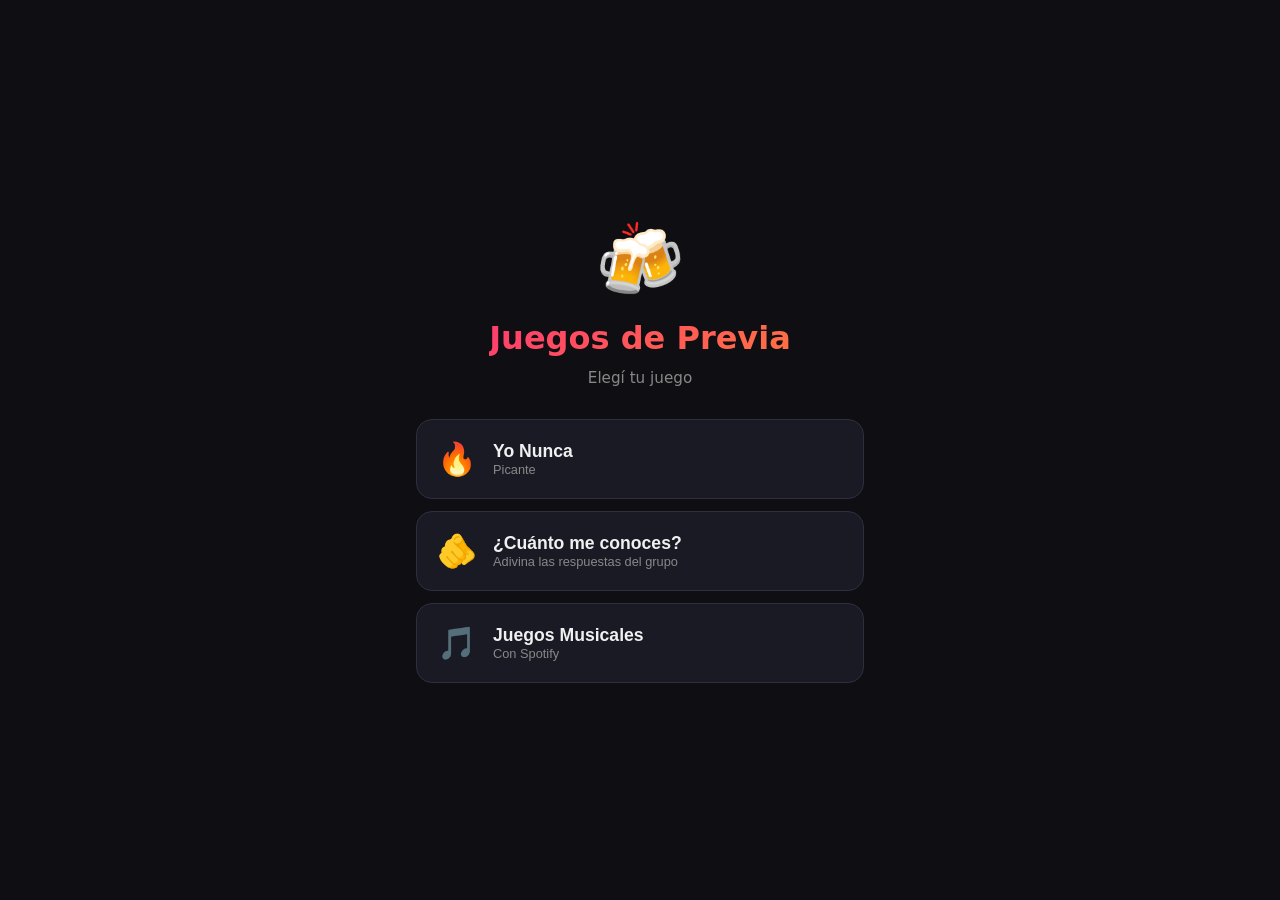
==== commit 4111db4d: "Añadir juego ¿Cuánto me conoces? Nuevo minijuego de previa: un jugador (protagonista) responde en se" ====
--- a/game.html
+++ b/game.html
@@ -208,6 +208,16 @@
   #home-screen h1 { font-size:1.7rem; }
   .pill { font-size:.72rem; }
 }
+
+/* ---- CONOCE ---- */
+.kn-btn { width:100%; background:var(--accent); color:#fff; border:none; border-radius:12px; padding:14px; font-size:.95rem; font-weight:700; cursor:pointer; margin-top:4px; }
+.kn-btn:active { opacity:.85; }
+.kn-btn.secondary { background:var(--surface); color:var(--text); border:1px solid var(--border); }
+.kn-question-card { background:var(--surface); border:1px solid var(--border); border-radius:14px; padding:18px; margin-bottom:14px; }
+.kn-option-btn { width:100%; background:var(--card-bg); border:2px solid var(--border); border-radius:12px; padding:13px 16px; color:var(--text); font-size:.9rem; cursor:pointer; text-align:left; margin-bottom:8px; display:block; transition:border-color .15s,background .15s; }
+.kn-option-btn:active { border-color:var(--accent); }
+.kn-option-btn.selected { border-color:var(--accent); background:#2a1520; }
+.kn-player-result { display:flex; align-items:center; gap:10px; padding:10px 14px; border-radius:10px; background:var(--card-bg); margin-bottom:7px; border-left:3px solid var(--border); }
 
 /* ---- SPOTIFY ---- */
 :root { --sp-green:#1db954; --sp-dark:#051510; }
@@ -278,9 +288,9 @@
       <span class="game-icon">🔥</span>
       <div><span class="game-name">Yo Nunca</span><span class="game-desc">Picante</span></div>
     </button>
-    <button class="game-card locked">
-      <span class="game-icon">🎲</span>
-      <div><span class="game-name">Verdad o Reto</span><span class="game-desc">Próximamente</span></div>
+    <button class="game-card" onclick="knGoTo()">
+      <span class="game-icon">🫵</span>
+      <div><span class="game-name">¿Cuánto me conoces?</span><span class="game-desc">Adivina las respuestas del grupo</span></div>
     </button>
     <button class="game-card" onclick="goToSpotifyGame()">
       <span class="game-icon">🎵</span>
@@ -487,6 +497,41 @@
       <button class="secondary-btn" onclick="goToSpotifyGame()">Cambiar modo</button>
       <button class="secondary-btn" onclick="goHome()">Menú principal</button>
     </div>
+  </div>
+</div>
+
+<!-- CONOCE SETUP -->
+<div id="conoce-setup-screen" class="screen">
+  <button class="back-btn" onclick="goHome()">← Volver</button>
+  <h2>¿Cuánto me conoces? 🫵</h2>
+  <p class="setup-subtitle">Adivina las respuestas del grupo</p>
+  <div style="margin-bottom:12px;">
+    <div class="setup-section-label">Jugadores</div>
+    <div id="kn-setup-content"></div>
+  </div>
+  <div style="background:var(--surface);border-radius:12px;padding:14px;margin-bottom:20px;font-size:.85rem;color:var(--muted);line-height:1.6;">
+    🎯 Un jugador responde en secreto. El resto adivina.<br>
+    ❌ Fallas → bebes 1 &nbsp;·&nbsp; 🕵️ Nadie acierta → protagonista bebe 2 &nbsp;·&nbsp; 😅 Todos aciertan → protagonista bebe 2
+  </div>
+  <button class="primary-btn" onclick="knStartGame()">¡Empezar! →</button>
+</div>
+
+<!-- CONOCE GAME -->
+<div id="conoce-game-screen" class="screen" style="padding:0;gap:0;">
+  <div style="padding:16px 16px 40px;display:flex;flex-direction:column;flex:1;overflow-y:auto;">
+    <div id="kn-game-content"></div>
+  </div>
+</div>
+
+<!-- CONOCE END -->
+<div id="conoce-end-screen" class="screen">
+  <div style="display:flex;flex-direction:column;align-items:center;gap:12px;width:100%;padding-bottom:40px;">
+    <div style="font-size:4rem;">🫵</div>
+    <h2>¡Juego terminado!</h2>
+    <p style="color:var(--muted);font-size:.88rem;">Ranking por tragos bebidos</p>
+    <div id="kn-end-content" style="width:100%;"></div>
+    <button class="primary-btn" onclick="knGoTo()">Jugar de nuevo</button>
+    <button class="secondary-btn" onclick="goHome()">Menú principal</button>
   </div>
 </div>
 
@@ -1527,8 +1572,74 @@
     } else {
       history.replaceState({},'',window.location.pathname);
     }
+  } else {
+    spCheckPendingConnect();
   }
 })();
+
+var spPendingState = null;
+
+function spCheckPendingConnect(){
+  var pendingStr = localStorage.getItem('sp_pending_connect');
+  if(!pendingStr) return;
+  try{
+    var pending = JSON.parse(pendingStr);
+    if(!pending || pending.playerIdx === undefined){ localStorage.removeItem('sp_pending_connect'); return; }
+    spPlayers = (pending.players || []).map(function(p){
+      return {name:p.name, token:p.token||null, profile:p.profile||null, tracks:p.tracks||[], artists:p.artists||[]};
+    });
+    if(pending.stage === 2){
+      // volvió del logout social → conectar directamente
+      localStorage.removeItem('sp_pending_connect');
+      setTimeout(function(){ goToSpotifyGame(); setTimeout(function(){ spDoConnect(pending.playerIdx); }, 400); }, 100);
+    } else {
+      // volvió del logout de Spotify → preguntar por red social
+      setTimeout(function(){ goToSpotifyGame(); setTimeout(function(){ spShowSocialModal(pending); }, 400); }, 100);
+    }
+  }catch(e){ localStorage.removeItem('sp_pending_connect'); }
+}
+
+function spShowSocialModal(pending){
+  spPendingState = pending;
+  localStorage.removeItem('sp_pending_connect');
+  var old = document.getElementById('sp-preconnect-modal');
+  if(old) old.remove();
+  var modal = document.createElement('div');
+  modal.id = 'sp-preconnect-modal';
+  modal.style.cssText = 'position:fixed;top:0;left:0;right:0;bottom:0;background:rgba(0,0,0,0.88);z-index:9999;display:flex;align-items:center;justify-content:center;padding:20px;';
+  modal.innerHTML =
+    '<div style="background:#121212;border-radius:16px;padding:24px;max-width:340px;width:100%;text-align:center;">' +
+    '<div style="font-size:1.5rem;margin-bottom:6px;">✅</div>' +
+    '<div style="font-size:1rem;font-weight:800;margin-bottom:14px;">Sesión de Spotify cerrada</div>' +
+    '<div style="font-size:.85rem;color:#aaa;margin-bottom:16px;line-height:1.5;">¿Entras en Spotify con Facebook, Google u otro servicio?</div>' +
+    '<button onclick="spBeginSocialLogout(\'facebook\')" style="width:100%;background:#1877f2;color:#fff;border:none;border-radius:10px;padding:12px;font-size:.88rem;font-weight:700;cursor:pointer;margin-bottom:8px;">Sí, uso Facebook →</button>' +
+    '<button onclick="spBeginSocialLogout(\'google\')" style="width:100%;background:#fff;color:#222;border:none;border-radius:10px;padding:12px;font-size:.88rem;font-weight:700;cursor:pointer;margin-bottom:12px;">Sí, uso Google →</button>' +
+    '<button onclick="spConnectNow()" style="width:100%;background:#1db954;color:#fff;border:none;border-radius:10px;padding:12px;font-size:.88rem;font-weight:700;cursor:pointer;margin-bottom:8px;">No, conectar directamente →</button>' +
+    '<button onclick="document.getElementById(\'sp-preconnect-modal\').remove();" style="width:100%;background:transparent;color:#666;border:1px solid #333;border-radius:10px;padding:9px;font-size:.82rem;cursor:pointer;">Cancelar</button>' +
+    '</div>';
+  document.body.appendChild(modal);
+}
+
+function spBeginSocialLogout(provider){
+  if(!spPendingState) return;
+  spPendingState.stage = 2;
+  localStorage.setItem('sp_pending_connect', JSON.stringify(spPendingState));
+  spPendingState = null;
+  var urls = {facebook:'https://m.facebook.com/logout/', google:'https://accounts.google.com/logout'};
+  window.location.href = urls[provider] || 'https://accounts.google.com/logout';
+}
+
+function spConnectNow(){
+  var pending = spPendingState;
+  spPendingState = null;
+  var modal = document.getElementById('sp-preconnect-modal');
+  if(modal) modal.remove();
+  if(pending) spDoConnect(pending.playerIdx);
+}
+
+window.addEventListener('pageshow', function(){
+  spCheckPendingConnect();
+});
 
 function spRandStr(n){
   var chars = 'ABCDEFGHIJKLMNOPQRSTUVWXYZabcdefghijklmnopqrstuvwxyz0123456789';
@@ -1572,13 +1683,24 @@
     '<div style="font-size:2rem;margin-bottom:10px;">🔄</div>' +
     '<div style="font-size:1.1rem;font-weight:800;margin-bottom:8px;">Turno de ' + eh(name) + '</div>' +
     '<div style="font-size:.85rem;color:#aaa;margin-bottom:18px;line-height:1.5;">' +
-    'Para conectar con <b style="color:#fff">tu cuenta</b> de Spotify, primero cierra la sesión actual.' +
+    'Para conectar una cuenta distinta hay que cerrar sesión de Spotify primero.<br><span style="font-size:.78rem;color:#666;">Serás redirigido a Spotify. Al volver (botón atrás), la conexión continuará sola.</span>' +
     '</div>' +
-    '<a href="https://accounts.spotify.com/en/logout" target="_blank" style="display:block;background:#333;color:#fff;border-radius:10px;padding:12px 16px;text-decoration:none;font-size:.9rem;font-weight:600;margin-bottom:10px;">Cerrar sesión de Spotify →</a>' +
-    '<button onclick="document.getElementById(\'sp-preconnect-modal\').remove();spDoConnect(' + playerIdx + ');" style="width:100%;background:#1db954;color:#fff;border:none;border-radius:10px;padding:13px;font-size:.95rem;font-weight:700;cursor:pointer;margin-bottom:8px;">Ya cerré sesión — Conectar</button>' +
+    '<button onclick="spBeginLogout(' + playerIdx + ');" style="width:100%;background:#1db954;color:#fff;border:none;border-radius:10px;padding:13px;font-size:.95rem;font-weight:700;cursor:pointer;margin-bottom:8px;">Cerrar sesión y conectar →</button>' +
+    '<div style="font-size:.72rem;color:#555;margin-bottom:12px;line-height:1.4;">Si entras con Facebook, cierra también la sesión de Facebook en el navegador antes de volver.</div>' +
     '<button onclick="document.getElementById(\'sp-preconnect-modal\').remove();" style="width:100%;background:transparent;color:#888;border:1px solid #333;border-radius:10px;padding:10px;font-size:.85rem;cursor:pointer;">Cancelar</button>' +
     '</div>';
   document.body.appendChild(modal);
+}
+
+function spBeginLogout(playerIdx){
+  var state = {
+    playerIdx: playerIdx,
+    players: spPlayers.map(function(p){
+      return {name:p.name, token:p.token||null, profile:p.profile||null, tracks:p.tracks||[], artists:p.artists||[]};
+    })
+  };
+  localStorage.setItem('sp_pending_connect', JSON.stringify(state));
+  window.location.href = 'https://accounts.spotify.com/logout';
 }
 
 function spDoConnect(playerIdx){
@@ -2487,6 +2609,240 @@
     '<button class="os-btn" onclick="closeOverlay()">Seguir jugando</button>'+
     '</div>');
 }
+
+/* ===== ¿CUÁNTO ME CONOCES? ===== */
+var KN_QUESTIONS = [
+  {text:'¿Qué te describe mejor en una fiesta?', options:['Me voy de los primeros','Acabo bailando en el centro','Ligo con alguien','Cuido a los demás','Acabo muy borracho/a']},
+  {text:'¿Cuál es tu mayor defecto?', options:['Soy muy cabezota','Soy muy celoso/a','Soy muy vago/a','Soy muy dramático/a','Soy muy chismoso/a']},
+  {text:'¿Cómo está tu vida sentimental de verdad?', options:['Felizmente soltero/a','Liado/a sin etiquetas','En una relación estable','Enamorado/a en secreto','Un caos total']},
+  {text:'¿Qué harías con un millón de euros?', options:['Viajar por el mundo','Invertirlo todo','Gastármelo en caprichos','Comprarme una casa','Repartirlo con mi familia']},
+  {text:'¿Cuál es tu mayor miedo?', options:['Quedarse solo/a','Fracasar en la vida','Las alturas o espacios cerrados','La muerte','Que me dejen de querer']},
+  {text:'¿Cuánto tardas en responder mensajes?', options:['Al instante siempre','En menos de 10 minutos','En horas si no me apetece','Días si puedo','Dejo en visto sin querer o queriendo']},
+  {text:'¿Cómo eres con el dinero?', options:['Muy ahorrador/a','Gasto lo justo','Me paso bastante','Gasto todo lo que tengo','Siempre en números rojos']},
+  {text:'¿Qué tipo de persona te suele gustar?', options:['Inteligente y seria','Graciosa y desenfadada','Guapa pero complicada','Apasionada e intensa','La que me aguante a mí']},
+  {text:'¿Cuál sería tu pecado capital más representativo?', options:['La pereza','La envidia','La gula','La lujuria','La soberbia']},
+  {text:'¿Qué haces cuando tienes un problema gordo?', options:['Lo hablo con alguien','Me lo guardo y aguanto','Lo distraigo saliendo','Lloro solo/a en casa','Me obsesiono dándole vueltas']},
+  {text:'¿Cuántas relaciones sentimentales has tenido?', options:['Ninguna','Una o dos','Entre tres y cinco','Más de cinco','Pierdo la cuenta']},
+  {text:'¿Qué te da más vergüenza de tu pasado?', options:['Mis fotos de hace años','Mis mensajes de borracho/a','Mis relaciones pasadas','Cómo era en el instituto','Nada, no me arrepiento de nada']},
+  {text:'Si pudieras cambiar algo de tu carácter, ¿qué sería?', options:['Ser más seguro/a de mí mismo/a','Ser menos impulsivo/a','Ser más ambicioso/a','Ser menos ansioso/a','Nada, me acepto tal como soy']},
+  {text:'¿Cómo reaccionas cuando alguien te gusta de verdad?', options:['Me vuelvo torpe y raro/a','Me pongo en modo seducción','Lo ignoro completamente','Se lo digo directamente','Espero a que dé el primer paso']},
+  {text:'¿Cuál es tu relación con el alcohol?', options:['No bebo nada','Bebo poco y con control','Disfruto pero sé parar','Me paso más de lo que debería','Tengo demasiadas historias']},
+  {text:'¿Cómo eres en una discusión?', options:['Cedo enseguida para que pare','Razono con calma','Me acaloro mucho','Necesito tener la última palabra','Me voy sin decir nada']},
+  {text:'¿Qué ves primero en una persona?', options:['Los ojos','La sonrisa','El cuerpo','Cómo trata a los demás','El sentido del humor']},
+  {text:'¿Qué pasaría si te dejan solo/a en casa un fin de semana?', options:['Organizo una fiesta','Maratón de series sin parar','Duermo todo lo que puedo','Salgo a ligar','Por fin hago todo lo pendiente']},
+  {text:'¿Cuál es tu mayor fuente de estrés ahora mismo?', options:['El trabajo o los estudios','El dinero','Las relaciones personales','Mi propia cabeza','Ninguna, estoy tranquilo/a']},
+  {text:'¿Con qué frecuencia miras el perfil de tu ex?', options:['Nunca, está bloqueado/a','Nunca pero sin bloquear','Alguna vez si me acuerdo','Más de lo que reconocería','Tengo sus stories en favoritos']},
+  {text:'¿Cuánto tardas en enamorarte?', options:['Me enamoro a la primera','Semanas o meses','Necesito tiempo de verdad','Casi nunca me enamoro','No sé si me he enamorado de verdad']},
+  {text:'¿Qué harías si descubres que te han mentido?', options:['Lo confronto directamente','Me alejo en silencio','Busco mi venganza','Lo perdono fácilmente','Depende de quién y de qué']},
+  {text:'¿Cuál es tu mayor fuente de procrastinación?', options:['El móvil y las redes','Ver series o películas','Quedar con gente','Dormir','Poner excusas creativas']},
+  {text:'¿Cómo acabas normalmente las noches de fiesta?', options:['En casa a una hora razonable','Después del after','Sin recordar cómo llegué','Cuidando a alguien del grupo','En casa de alguien inesperado']},
+  {text:'¿Qué tipo de persona serías en una peli de instituto?', options:['El/la popular','El/la empollón/a','El/la rebelde','El/la gracioso/a del grupo','El/la que no encaja en ningún sitio']},
+  {text:'¿Cuántas horas duermes de media?', options:['Menos de 6','Entre 6 y 7','Las 8 recomendadas','Entre 9 y 10','Más de 10, soy un oso']},
+  {text:'¿Cómo te defines como amigo/a?', options:['El que siempre está disponible','El que da los mejores consejos','El que organiza los planes','El que hace reír a todos','El que desaparece pero siempre vuelve']},
+  {text:'¿Qué harías si ganaras un viaje gratis para dos?', options:['Me llevo a mi pareja o ligue','Me llevo a mi mejor amigo/a','Me llevo a un familiar','Vendo el billete extra','Voy solo/a a conocer gente']},
+  {text:'¿Cuál es tu vicio más inconfesable?', options:['Las redes sociales a todas horas','Comprar cosas que no necesito','Comer a deshoras','Ver reality shows','El cotilleo y los dramas ajenos']},
+  {text:'¿Qué harías si tu jefe o profesor te insultase?', options:['Me callo y aguanto','Le respondo en el momento','Lo denuncio por los canales oficiales','Se lo cuento a todos','Me voy sin decir nada y no vuelvo']},
+];
+
+var knPlayers = [];
+var knRound = 0;
+var knTotalRounds = 8;
+var knProtagonistIdx = -1;
+var knCurrentQuestion = null;
+var knProtagonistAnswer = -1;
+var knGuesses = {};
+var knDrinks = {};
+var knUsedQuestions = [];
+var knGuessOrder = [];
+var knGuessStep = 0;
+
+function knGoTo(){
+  knPlayers = (players && players.length >= 2) ? players.slice() : [];
+  knDrinks = {};
+  knPlayers.forEach(function(p){ knDrinks[p.name] = 0; });
+  showScreen('conoce-setup-screen');
+  var el = document.getElementById('kn-setup-content');
+  if(!el) return;
+  if(knPlayers.length < 2){
+    el.innerHTML = '<div style="color:var(--muted);text-align:center;padding:16px;">Necesitas al menos 2 jugadores.<br>Vuelve al menú y añade jugadores primero.</div>';
+    return;
+  }
+  el.innerHTML = knPlayers.map(function(p){
+    return '<div style="padding:10px 14px;background:var(--card-bg);border-radius:10px;margin-bottom:7px;font-weight:600;">'+eh(p.name)+'</div>';
+  }).join('');
+}
+
+function knStartGame(){
+  if(knPlayers.length < 2) return;
+  knRound = 0;
+  knUsedQuestions = [];
+  knDrinks = {};
+  knPlayers.forEach(function(p){ knDrinks[p.name] = 0; });
+  knNextRound();
+}
+
+function knNextRound(){
+  if(knRound >= knTotalRounds){ knEndGame(); return; }
+  knRound++;
+  knProtagonistIdx = (knRound - 1) % knPlayers.length;
+  var avail = [];
+  for(var i = 0; i < KN_QUESTIONS.length; i++){
+    if(knUsedQuestions.indexOf(i) === -1) avail.push(i);
+  }
+  if(avail.length === 0){ knUsedQuestions = []; avail = KN_QUESTIONS.map(function(_,i){ return i; }); }
+  var qIdx = avail[Math.floor(Math.random() * avail.length)];
+  knUsedQuestions.push(qIdx);
+  knCurrentQuestion = KN_QUESTIONS[qIdx];
+  knProtagonistAnswer = -1;
+  knGuesses = {};
+  knGuessOrder = [];
+  for(var j = 0; j < knPlayers.length; j++){
+    if(j !== knProtagonistIdx) knGuessOrder.push(j);
+  }
+  knGuessStep = 0;
+  showScreen('conoce-game-screen');
+  knRenderLookAway();
+}
+
+function knRenderLookAway(){
+  var name = eh(knPlayers[knProtagonistIdx].name);
+  document.getElementById('kn-game-content').innerHTML =
+    '<div style="text-align:center;padding:24px 0;">'+
+    '<div style="font-size:3rem;margin-bottom:10px;">🙈</div>'+
+    '<div style="font-size:.78rem;color:var(--muted);text-transform:uppercase;letter-spacing:1px;margin-bottom:8px;">Ronda '+knRound+' de '+knTotalRounds+'</div>'+
+    '<div style="font-size:1.15rem;font-weight:800;margin-bottom:8px;">Turno de <span style="color:var(--accent)">'+name+'</span></div>'+
+    '<div style="font-size:.88rem;color:var(--muted);margin-bottom:28px;">El resto del grupo: ¡mirad para otro lado!</div>'+
+    '<button class="kn-btn" onclick="knShowQuestion()">Soy '+name+', ver mi pregunta 👀</button>'+
+    '</div>';
+}
+
+function knShowQuestion(){
+  var name = eh(knPlayers[knProtagonistIdx].name);
+  var optHtml = knCurrentQuestion.options.map(function(opt,i){
+    return '<button class="kn-option-btn" onclick="knProtagonistPick('+i+')">'+eh(opt)+'</button>';
+  }).join('');
+  document.getElementById('kn-game-content').innerHTML =
+    '<div>'+
+    '<div style="font-size:.75rem;color:var(--accent);font-weight:700;text-transform:uppercase;letter-spacing:1px;margin-bottom:10px;">Solo ve '+name+'</div>'+
+    '<div class="kn-question-card"><div style="font-size:1rem;font-weight:700;line-height:1.4;">'+eh(knCurrentQuestion.text)+'</div></div>'+
+    optHtml+
+    '<button id="kn-confirm-btn" class="kn-btn" onclick="knConfirmProtagonist()" style="opacity:.35;pointer-events:none;margin-top:6px;">Listo, pasar el móvil →</button>'+
+    '</div>';
+}
+
+function knProtagonistPick(idx){
+  knProtagonistAnswer = idx;
+  document.querySelectorAll('.kn-option-btn').forEach(function(b,i){ b.classList.toggle('selected', i===idx); });
+  var btn = document.getElementById('kn-confirm-btn');
+  if(btn){ btn.style.opacity='1'; btn.style.pointerEvents='auto'; }
+}
+
+function knConfirmProtagonist(){
+  if(knProtagonistAnswer === -1) return;
+  knShowPassScreen();
+}
+
+function knShowPassScreen(){
+  if(knGuessStep >= knGuessOrder.length){ knReveal(); return; }
+  var gIdx = knGuessOrder[knGuessStep];
+  var name = eh(knPlayers[gIdx].name);
+  document.getElementById('kn-game-content').innerHTML =
+    '<div style="text-align:center;padding:24px 0;">'+
+    '<div style="font-size:3rem;margin-bottom:10px;">📱</div>'+
+    '<div style="font-size:1.1rem;font-weight:800;margin-bottom:8px;">Pasa el móvil a <span style="color:var(--blue)">'+name+'</span></div>'+
+    '<div style="font-size:.85rem;color:var(--muted);margin-bottom:28px;">'+name+', toca cuando tengas el móvil</div>'+
+    '<button class="kn-btn" onclick="knShowGuesserQuestion('+gIdx+')">Tengo el móvil, adivinar →</button>'+
+    '</div>';
+}
+
+function knShowGuesserQuestion(gIdx){
+  var protagonist = eh(knPlayers[knProtagonistIdx].name);
+  var guesser = eh(knPlayers[gIdx].name);
+  var optHtml = knCurrentQuestion.options.map(function(opt,i){
+    return '<button class="kn-option-btn" onclick="knGuesserPick('+gIdx+','+i+')">'+eh(opt)+'</button>';
+  }).join('');
+  document.getElementById('kn-game-content').innerHTML =
+    '<div>'+
+    '<div style="font-size:.75rem;color:var(--blue);font-weight:700;text-transform:uppercase;letter-spacing:1px;margin-bottom:10px;">'+guesser+' adivina a '+protagonist+'</div>'+
+    '<div class="kn-question-card">'+
+      '<div style="font-size:.78rem;color:var(--muted);margin-bottom:6px;">La pregunta de '+protagonist+' era:</div>'+
+      '<div style="font-size:1rem;font-weight:700;line-height:1.4;">'+eh(knCurrentQuestion.text)+'</div>'+
+    '</div>'+
+    '<div style="font-size:.85rem;color:var(--muted);margin-bottom:10px;">¿Qué crees que respondió <strong style="color:var(--text)">'+protagonist+'</strong>?</div>'+
+    optHtml+
+    '<button id="kn-guess-btn" class="kn-btn" onclick="knConfirmGuess('+gIdx+')" style="opacity:.35;pointer-events:none;margin-top:6px;">Confirmar →</button>'+
+    '</div>';
+}
+
+function knGuesserPick(gIdx, optIdx){
+  document.querySelectorAll('.kn-option-btn').forEach(function(b,i){ b.classList.toggle('selected', i===optIdx); });
+  knGuesses[knPlayers[gIdx].name] = optIdx;
+  var btn = document.getElementById('kn-guess-btn');
+  if(btn){ btn.style.opacity='1'; btn.style.pointerEvents='auto'; }
+}
+
+function knConfirmGuess(gIdx){
+  if(knGuesses[knPlayers[gIdx].name] === undefined) return;
+  knGuessStep++;
+  knShowPassScreen();
+}
+
+function knReveal(){
+  var protagonist = knPlayers[knProtagonistIdx];
+  var correctAnswer = knCurrentQuestion.options[knProtagonistAnswer];
+  var correct = [], wrong = [];
+  knGuessOrder.forEach(function(idx){
+    var p = knPlayers[idx];
+    if(knGuesses[p.name] === knProtagonistAnswer){ correct.push(p.name); }
+    else { wrong.push(p.name); knDrinks[p.name] = (knDrinks[p.name]||0) + 1; }
+  });
+  var proMsg = '';
+  if(correct.length === 0){
+    proMsg = '<div style="color:var(--accent);font-size:.85rem;font-weight:700;margin-top:8px;">🕵️ ¡Eres un misterio! '+eh(protagonist.name)+' bebe 2 🍺</div>';
+    knDrinks[protagonist.name] = (knDrinks[protagonist.name]||0) + 2;
+  } else if(wrong.length === 0){
+    proMsg = '<div style="color:#ef9a9a;font-size:.85rem;font-weight:700;margin-top:8px;">😅 ¡Demasiado predecible! '+eh(protagonist.name)+' bebe 2 🍺</div>';
+    knDrinks[protagonist.name] = (knDrinks[protagonist.name]||0) + 2;
+  }
+  var resultsHtml = knGuessOrder.map(function(idx){
+    var p = knPlayers[idx];
+    var ok = knGuesses[p.name] === knProtagonistAnswer;
+    var guessed = knCurrentQuestion.options[knGuesses[p.name]] || '—';
+    return '<div class="kn-player-result" style="border-left-color:'+(ok?'var(--green)':'#ef5350')+';">'+
+      '<span style="font-size:1.2rem;">'+(ok?'✅':'❌')+'</span>'+
+      '<div style="flex:1;">'+
+        '<div style="font-weight:700;font-size:.88rem;">'+eh(p.name)+'</div>'+
+        '<div style="font-size:.76rem;color:var(--muted);">Dijo: '+eh(guessed)+'</div>'+
+      '</div>'+
+      (ok ? '<div style="font-size:.78rem;color:var(--green);font-weight:700;">¡Correcto!</div>'
+          : '<div style="font-size:.78rem;color:#ef9a9a;font-weight:700;">Bebe 1 🍺</div>')+
+    '</div>';
+  }).join('');
+  var isLast = knRound >= knTotalRounds;
+  document.getElementById('kn-game-content').innerHTML =
+    '<div>'+
+    '<div style="text-align:center;margin-bottom:16px;">'+
+      '<div style="font-size:.78rem;color:var(--muted);margin-bottom:6px;">La respuesta de '+eh(protagonist.name)+' era:</div>'+
+      '<div style="font-size:1.05rem;font-weight:800;color:var(--green);padding:12px 16px;background:#0d2010;border-radius:10px;">'+eh(correctAnswer)+'</div>'+
+      proMsg+
+    '</div>'+
+    resultsHtml+
+    '<button class="kn-btn" onclick="knNextRound()" style="margin-top:14px;">'+(isLast?'Ver resultados →':'Siguiente ronda →')+'</button>'+
+    '</div>';
+}
+
+function knEndGame(){
+  showScreen('conoce-end-screen');
+  var sorted = knPlayers.slice().sort(function(a,b){ return (knDrinks[b.name]||0)-(knDrinks[a.name]||0); });
+  var icons = ['🏆','🥈','🥉'];
+  document.getElementById('kn-end-content').innerHTML = sorted.map(function(p,i){
+    return '<div style="display:flex;align-items:center;gap:12px;background:var(--card-bg);border-radius:12px;padding:14px 16px;margin-bottom:8px;">'+
+      '<div style="font-size:1.3rem;">'+(icons[i]||'🎮')+'</div>'+
+      '<div style="flex:1;font-weight:700;">'+eh(p.name)+'</div>'+
+      '<div style="font-size:.85rem;color:var(--muted);">'+(knDrinks[p.name]||0)+' tragos</div>'+
+    '</div>';
+  }).join('');
+}
 </script>
 </body>
 </html>
